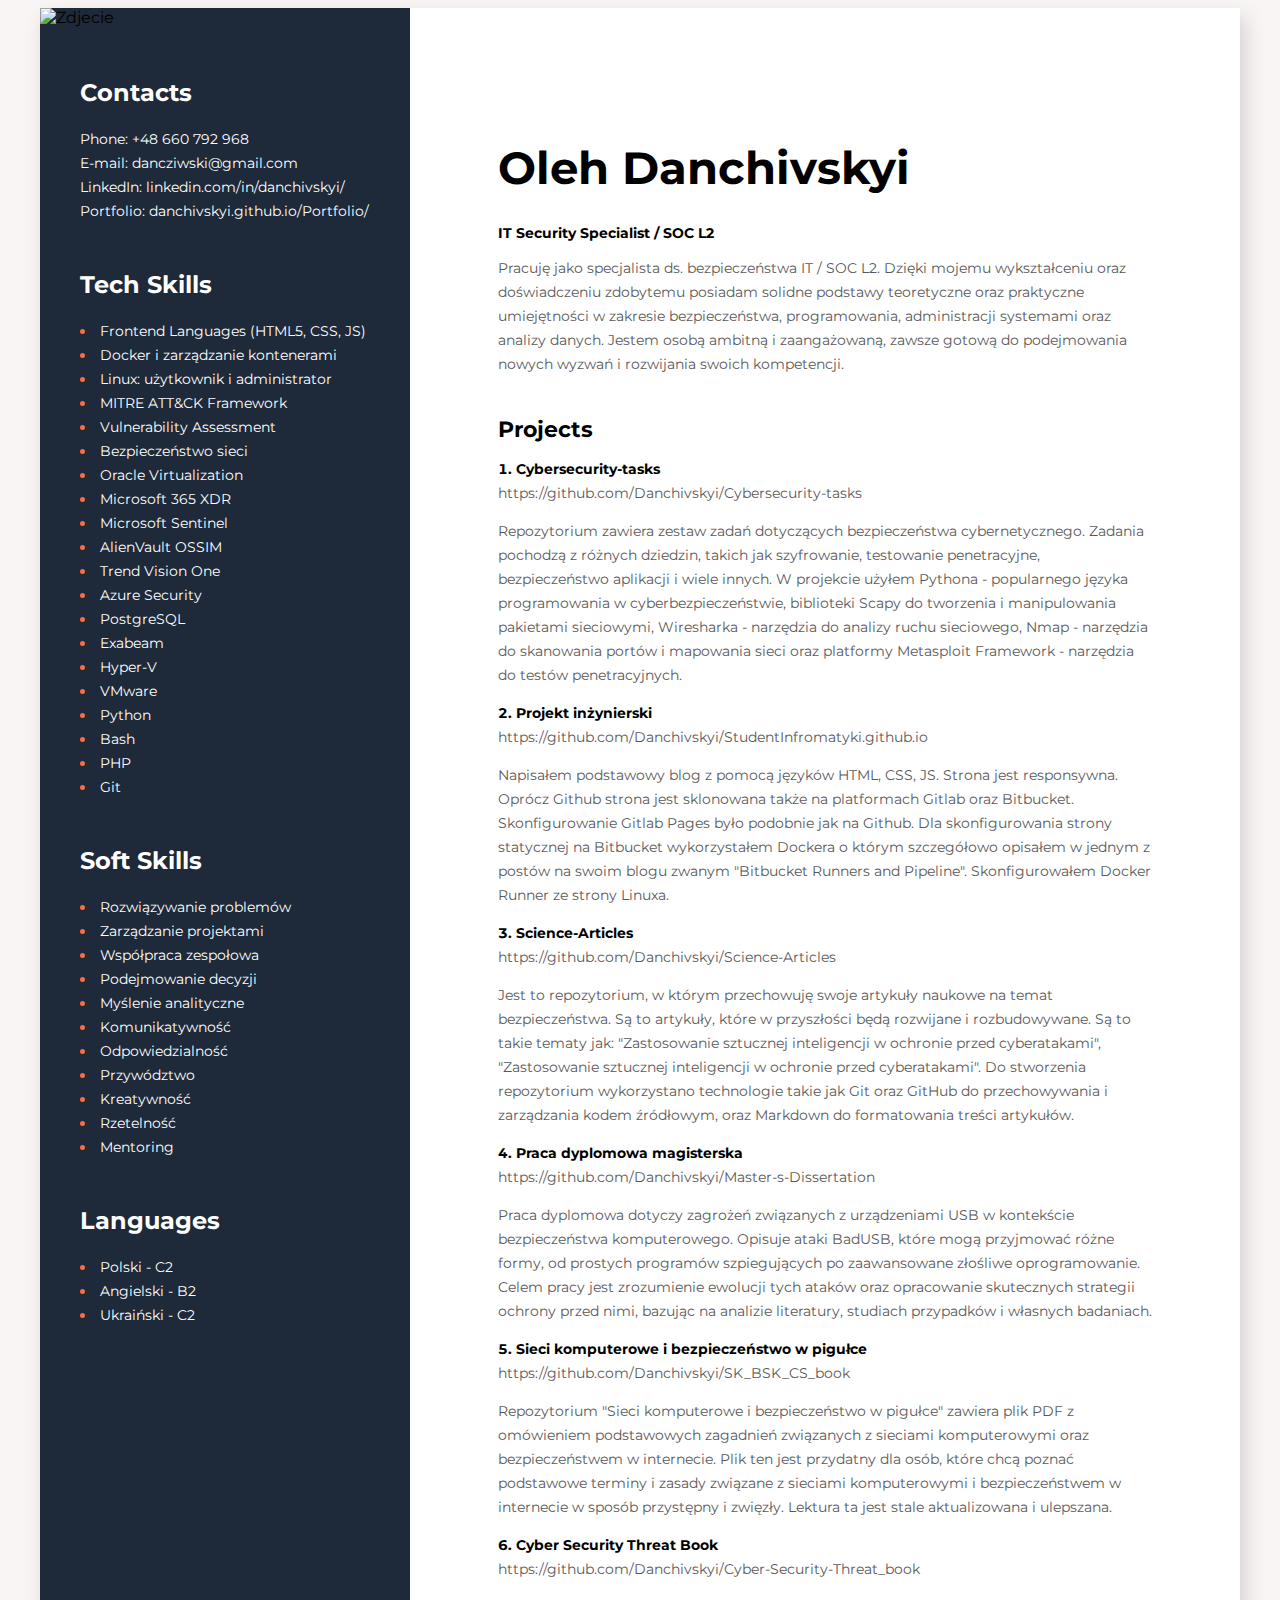
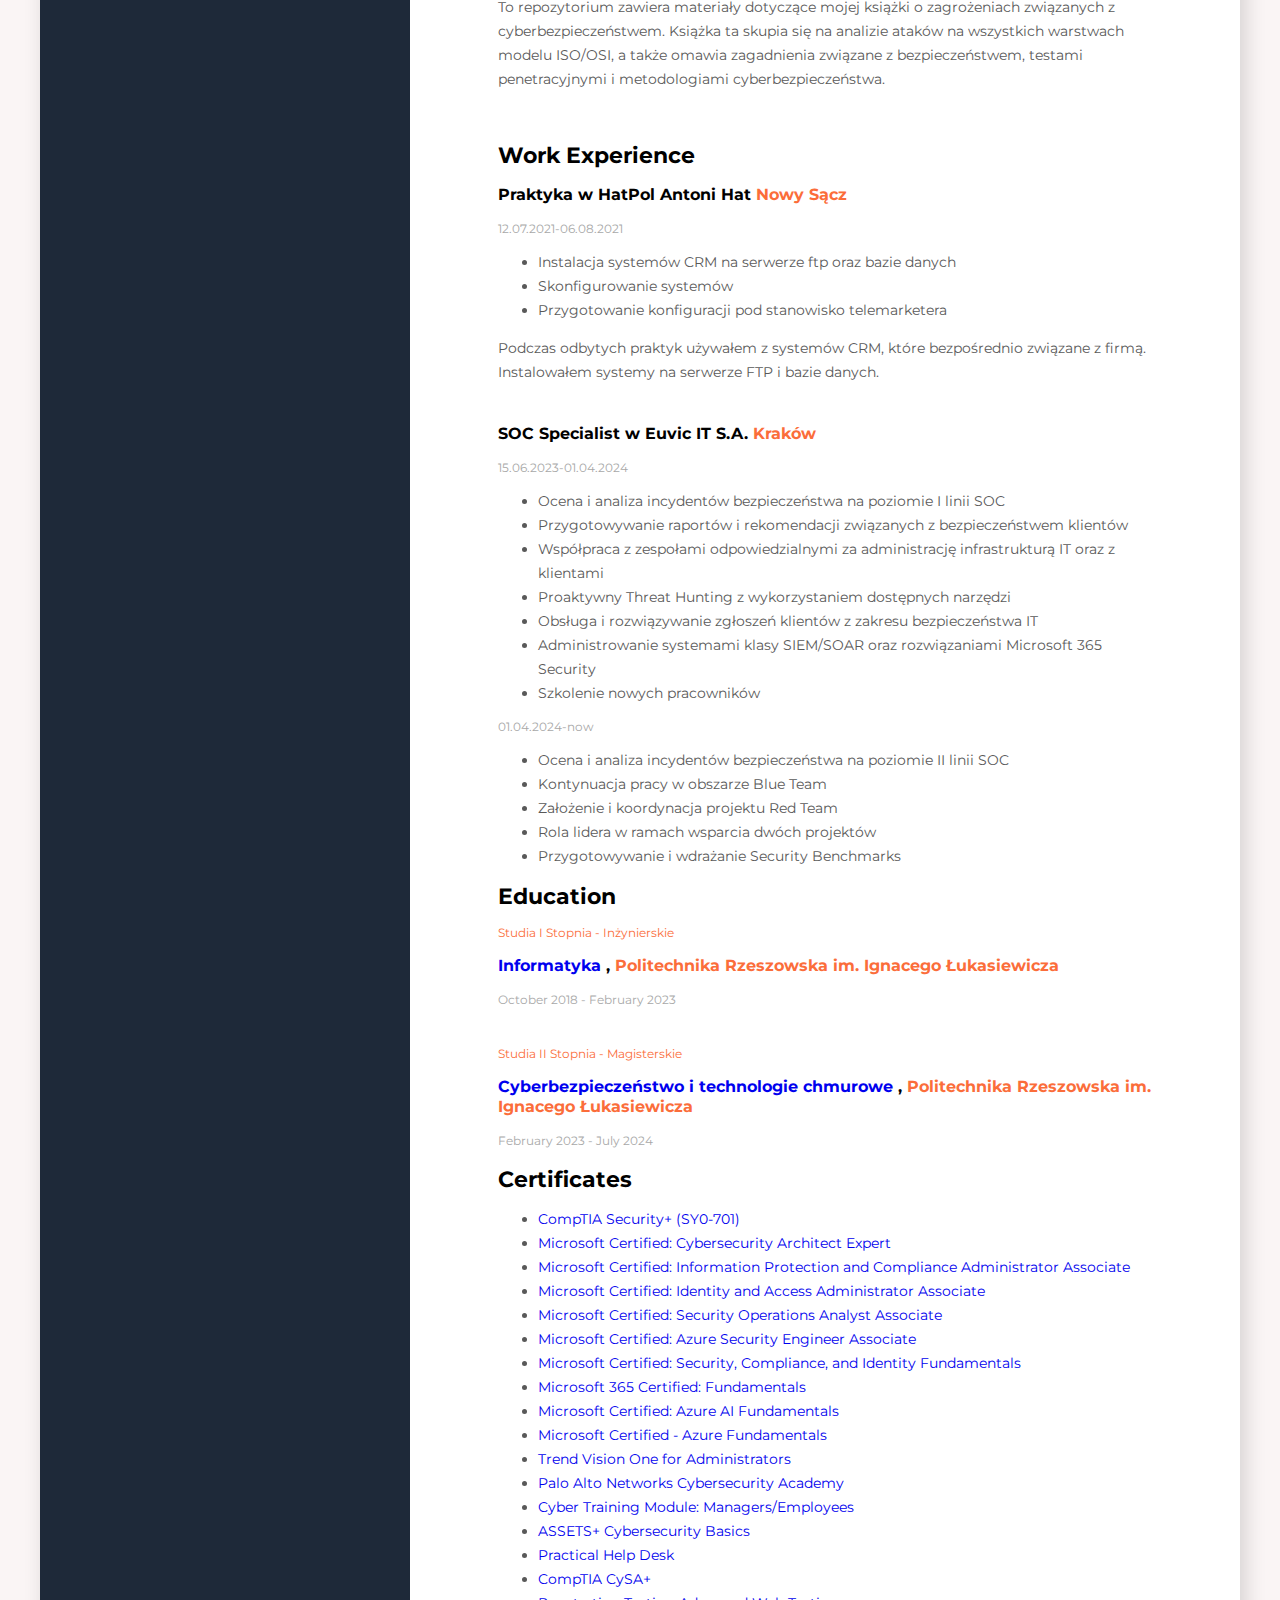
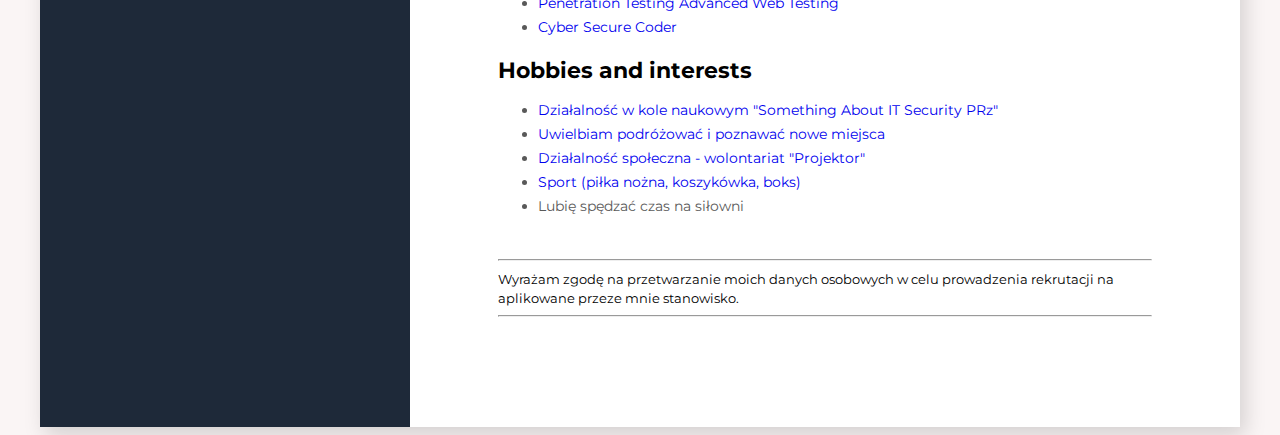
==== index.html @ 7ec6c327 "03.11.2024" ====
<!DOCTYPE html>
<html lang="en">
    <head>
        <meta charset="UTF-8">
        <meta name="viewport" content="width=device-width, initial-scale=1.0">
        <link href="main.css" rel="stylesheet"/>
        <link rel="preconnect" href="https://fonts.googleapis.com">
        <link rel="preconnect" href="https://fonts.gstatic.com" crossorigin>
        <link href="https://fonts.googleapis.com/css2?family=Montserrat&display=swap" rel="stylesheet">

        <link rel="preconnect" href="https://fonts.googleapis.com">
        <link rel="preconnect" href="https://fonts.gstatic.com" crossorigin>
        <link href="https://fonts.googleapis.com/css2?family=Montserrat:ital,wght@0,400;0,700;1,600&display=swap" rel="stylesheet">

        <title>My resume</title>
    </head>
    <body>
        <div class="wrapper">
            <main>
                <div class="main-description">
                    <h1>Oleh Danchivskyi</h1>
                    <h2 class="job-title">IT Security Specialist / SOC L2</h2>
    
                    <p class="descrription">Pracuję jako specjalista ds. bezpieczeństwa IT / SOC L2. 
                        Dzięki mojemu wykształceniu oraz doświadczeniu zdobytemu posiadam 
                        solidne podstawy teoretyczne oraz praktyczne umiejętności w zakresie bezpieczeństwa, programowania, administracji 
                        systemami oraz analizy danych. Jestem osobą ambitną i zaangażowaną, zawsze gotową do podejmowania 
                        nowych wyzwań i rozwijania swoich kompetencji.</p>
                </div>
            
            <div class="projects">
                <h2 class="header-primary">Projects</h2>
    
                <ol class="list-primary">

                    <li>Cybersecurity-tasks
                        <br/>
                        <a class="list-primary-item" href="https://github.com/Danchivskyi/Cybersecurity-tasks" target="_blank"><span class="list-primary-item">https://github.com/Danchivskyi/Cybersecurity-tasks</span></a>
                        <p class="decr">
                            Repozytorium zawiera zestaw zadań dotyczących bezpieczeństwa cybernetycznego. Zadania pochodzą z różnych dziedzin, 
                            takich jak szyfrowanie, testowanie penetracyjne, bezpieczeństwo aplikacji i wiele innych. W projekcie użyłem 
                            Pythona - popularnego języka programowania w cyberbezpieczeństwie, biblioteki Scapy do tworzenia i manipulowania 
                            pakietami sieciowymi, Wiresharka - narzędzia do analizy ruchu sieciowego, Nmap - narzędzia do skanowania portów 
                            i mapowania sieci oraz platformy Metasploit Framework - narzędzia do testów penetracyjnych.
                    </li>


                    <li>Projekt inżynierski
                        <br/>
                        <a class="list-primary-item" href="https://github.com/Danchivskyi/StudentInfromatyki.github.io" target="_blank"><span class="list-primary-item">https://github.com/Danchivskyi/StudentInfromatyki.github.io</span></a>
                        <p class="decr">
                            Napisałem podstawowy blog z pomocą języków HTML, CSS, JS. Strona jest responsywna.
                            Oprócz Github strona jest sklonowana także na platformach Gitlab oraz Bitbucket. Skonfigurowanie Gitlab Pages było
                            podobnie jak na Github. Dla skonfigurowania strony statycznej na Bitbucket wykorzystałem Dockera o którym szczegółowo 
                            opisałem w jednym z postów na swoim blogu zwanym "Bitbucket Runners and Pipeline". Skonfigurowałem Docker Runner ze strony Linuxa.   
                        </p>
                    </li>

                    <li>Science-Articles
                        <br/>
                        <a class="list-primary-item" href="https://github.com/Danchivskyi/Science-Articles" target="_blank"><span class="list-primary-item">https://github.com/Danchivskyi/Science-Articles</span></a>
                        <p class="decr">
                            Jest to repozytorium, w którym przechowuję swoje artykuły naukowe na temat bezpieczeństwa. Są to artykuły, 
                            które w przyszłości będą rozwijane i rozbudowywane. Są to takie tematy jak: "Zastosowanie sztucznej inteligencji w ochronie przed cyberatakami", "Zastosowanie sztucznej inteligencji w ochronie przed cyberatakami". 
                            Do stworzenia repozytorium wykorzystano technologie takie jak Git oraz GitHub do przechowywania i zarządzania kodem 
                            źródłowym, oraz Markdown do formatowania treści artykułów.
                        </p>
                    </li>

                    <li>Praca dyplomowa magisterska
                        <br/>
                        <a class="list-primary-item" href="https://github.com/Danchivskyi/Master-s-Dissertation" target="_blank"><span class="list-primary-item">https://github.com/Danchivskyi/Master-s-Dissertation</span></a>
                        <p class="decr">
                            Praca dyplomowa dotyczy zagrożeń związanych z urządzeniami USB w kontekście bezpieczeństwa komputerowego. Opisuje ataki BadUSB, które mogą przyjmować różne formy, 
                            od prostych programów szpiegujących po zaawansowane złośliwe oprogramowanie. Celem pracy jest zrozumienie ewolucji tych ataków oraz opracowanie skutecznych strategii 
                            ochrony przed nimi, bazując na analizie literatury, studiach przypadków i własnych badaniach.
                        </p>
                    </li>

                    <li>Sieci komputerowe i bezpieczeństwo w pigułce
                        <br/>
                        <a class="list-primary-item" href="https://github.com/Danchivskyi/SK_BSK_CS_book" target="_blank"><span class="list-primary-item">https://github.com/Danchivskyi/SK_BSK_CS_book</span></a>
                        <p class="decr">
                            Repozytorium "Sieci komputerowe i bezpieczeństwo w pigułce" zawiera plik PDF z omówieniem podstawowych 
                            zagadnień związanych z sieciami komputerowymi oraz bezpieczeństwem w internecie. Plik ten jest przydatny dla osób, 
                            które chcą poznać podstawowe terminy i zasady związane z sieciami komputerowymi i bezpieczeństwem w internecie w 
                            sposób przystępny i zwięzły. Lektura ta jest stale aktualizowana i ulepszana.
                        </p>
                    </li>


                    <li>Cyber Security Threat Book
                        <br/>
                        <a class="list-primary-item" href="https://github.com/Danchivskyi/Cyber-Security-Threat_book" target="_blank"><span class="list-primary-item">https://github.com/Danchivskyi/Cyber-Security-Threat_book</span></a>
                        <p class="decr">
                            To repozytorium zawiera materiały dotyczące mojej książki o zagrożeniach związanych z cyberbezpieczeństwem. 
                            Książka ta skupia się na analizie ataków na wszystkich warstwach modelu ISO/OSI, a także omawia zagadnienia 
                            związane z bezpieczeństwem, testami penetracyjnymi i metodologiami cyberbezpieczeństwa.
                        </p>
                    </li>

                </ol>


            </div>
    
            <div>
                <h2 class="header-primary">Work Experience</h2>

                <h3 class="job-name">Praktyka w HatPol Antoni Hat <span class="highlight">Nowy Sącz</span></h3>
                <p class="job-date" >12.07.2021-06.08.2021</p>
    
                <ul class="job-list">
                    <li>
                        Instalacja systemów CRM na serwerze ftp oraz bazie danych
                    </li>
                    <li>Skonfigurowanie systemów</li>
                    <li>Przygotowanie konfiguracji pod stanowisko telemarketera</li>
                </ul>
                <p class="descrription">Podczas odbytych praktyk używałem z systemów CRM, które bezpośrednio związane z firmą.
                    Instalowałem systemy na serwerze FTP i bazie danych. 
                </p>


                <h3 class="job-name">SOC Specialist w Euvic IT S.A. <span class="highlight">Kraków</span></h3>
                <p class="job-date" >15.06.2023-01.04.2024</p>
                <ul class="job-list">
                    <li>Ocena i analiza incydentów bezpieczeństwa na poziomie I linii SOC</li>
                    <li>Przygotowywanie raportów i rekomendacji związanych z bezpieczeństwem klientów</li>
                    <li>Współpraca z zespołami odpowiedzialnymi za administrację infrastrukturą IT oraz z klientami</li>
                    <li>Proaktywny Threat Hunting z wykorzystaniem dostępnych narzędzi</li>
                    <li>Obsługa i rozwiązywanie zgłoszeń klientów z zakresu bezpieczeństwa IT</li>
                    <li>Administrowanie systemami klasy SIEM/SOAR oraz rozwiązaniami Microsoft 365 Security</li>
                    <li>Szkolenie nowych pracowników</li>
                </ul>

                <p class="job-date" >01.04.2024-now</p>
                <ul class="job-list">
                    <li>Ocena i analiza incydentów bezpieczeństwa na poziomie II linii SOC</li>
                    <li>Kontynuacja pracy w obszarze Blue Team</li>
                    <li>Założenie i koordynacja projektu Red Team</li>
                    <li>Rola lidera w ramach wsparcia dwóch projektów</li>
                    <li>Przygotowywanie i wdrażanie Security Benchmarks</li>
                </ul>
            </div>

    
    
            <div>
                <h1 class="education">Education</h1>

                <h1 class="job-date"><span class="highlight">Studia I Stopnia - Inżynierskie</span> </h1>
    
                <h3 class="job-name"><a href="pdf/Dyplom_polish.pdf" target="_blank">Informatyka </a> , <span class="highlight">Politechnika Rzeszowska im. Ignacego Łukasiewicza</span></h3>
    
                <p class="date-education">October 2018 - February 2023</p>
                
            </br>
                <!-------------------------------------------------------------------------------------->
                <h1 class="job-date"><span class="highlight">Studia II Stopnia - Magisterskie</span> </h1>
    
                <h3 class="job-name"><a href="pdf/Dyplom_magisterka_polish.pdf" target="_blank">Cyberbezpieczeństwo i technologie chmurowe </a> , <span class="highlight">Politechnika Rzeszowska im. Ignacego Łukasiewicza</span></h3>
    
                <p class="date-education">February 2023 - July 2024</p>
            </div>

            <div>
                <h2 class="certificates">Certificates</h2>

                <ul class="certificates-list"> 
                    <li><a href="pdf/CompTIA Security+ (SY0-701).pdf" target="_blank">CompTIA Security+ (SY0-701)</a></li>
                    <li><a href="pdf/Microsoft Certified-SC-100.pdf" target="_blank">Microsoft Certified: Cybersecurity Architect Expert</a></li>
                    <li><a href="pdf/Microsoft Certified - SC-400.pdf" target="_blank">Microsoft Certified: Information Protection and Compliance Administrator Associate</a></li>
                    <li><a href="pdf/Microsoft Certified - SC-300.pdf" target="_blank">Microsoft Certified: Identity and Access Administrator Associate</a></li>
                    <li><a href="pdf/Certyfikat SC-200.pdf" target="_blank">Microsoft Certified: Security Operations Analyst Associate</a></li>
                    <li><a href="pdf/Certyfikat AZ-500.pdf" target="_blank">Microsoft Certified: Azure Security Engineer Associate</a></li>
                    <li><a href="pdf/Microsoft Certified - SC-900.pdf" target="_blank">Microsoft Certified: Security, Compliance, and Identity Fundamentals</a></li>
                    <li><a href="pdf/Certyfikat MS-900.pdf" target="_blank">Microsoft 365 Certified: Fundamentals<a></li>
                    <li><a href="pdf/Cerificate AI-900.pdf" target="_blank">Microsoft Certified: Azure AI Fundamentals</a></li>
                    <li><a href="pdf/Microsoft Certified - Azure Fundamentals.pdf" target="_blank">Microsoft Certified - Azure Fundamentals</a></li>
                    <li><a href="pdf/Vision One for Administrators.pdf" target="_blank">Trend Vision One for Administrators<a></li>
                    <li><a href="pdf/Palo Alto Network Academy.pdf" target="_blank">Palo Alto Networks Cybersecurity Academy</a></li>
                    <li><a href="pdf/Certyfikat_IAT.pdf" target="_blank">Cyber Training Module: Managers/Employees</a></li>                     
                    <li><a href="pdf/ASSETS+ certificate achivement_5_signed.pdf" target="_blank">ASSETS+ Cybersecurity Basics</a></li>
                    <li><a href="pdf/Practical Help Desk.png" target="_blank">Practical Help Desk</a></li>
                    <li><a href="pdf/CompTIA CySA+.pdf" target="_blank">CompTIA CySA+</a></li>
                    <li><a href="pdf/Penetration Testing Advanced Web Testing.pdf" target="_blank">Penetration Testing Advanced Web Testing</a></li>
                    <li><a href="pdf/Cyber Secure Coder.pdf" target="_blank">Cyber Secure Coder </a></li>                </ul>
            </div>

            <div>
                <h2 class="hobbies-and-interests">Hobbies and interests</h2>

                <ul class="hobbies-and-interests-list">
                    <li><a href="Pages/Kolo/index.html" target="_blank">Działalność w kole naukowym "Something About IT Security PRz"</a></li>
                    <li><a href="Pages/Podrozy/index.html" target="_blank">Uwielbiam podróżować i poznawać nowe miejsca</a></li>
                    <li><a href="Pages/Projektor/index.html" target="_blank">Działalność społeczna - wolontariat "Projektor"</a></li>
                    <li><a href="Pages/Sport/index.html" target="_blank">Sport (piłka nożna, koszykówka, boks)</a></li>
                    <li>Lubię spędzać czas na siłowni</li>
                </ul>
            </div>
    <br/>
            <footer>
                <hr/>
                <small>Wyrażam zgodę na przetwarzanie moich danych osobowych w celu prowadzenia rekrutacji na aplikowane przeze mnie stanowisko.</small>
                <hr/>
            </footer>

            </main>

        <aside>
            <img class="cv-photo" src="images/Edytowane.jpg" width="370" alt="Zdjecie"/>

            <div class="contact-block">
                <h2 class="header-secondary">Contacts</h2>

                <p class="contact-links"> 
                    <span class="bold">Phone: <a class="contact-links">+48 660 792 968</a><br/> 
                    <span class="bold">E-mail: </span><a class="contact-links">dancziwski@gmail.com</a><br/> 
                    <span class="bold">LinkedIn: </span><a class="contact-links" href="https://www.linkedin.com/in/danchivskyi/" target="_blank">linkedin.com/in/danchivskyi/</a>
                    <span class="bold">Portfolio: </span><a class="contact-links" href="https://danchivskyi.github.io/Portfolio/" target="_blank">danchivskyi.github.io/Portfolio/</a>
                </p>
            </div>

            <div class="techs-skills-block">
                <h2 class="header-secondary">Tech Skills</h2>
                <ul class="list-secondary">
                    <li><span class="list-secondary-item">Frontend Languages (HTML5, CSS, JS)</span></li>
                    <li><span class="list-secondary-item">Docker i zarządzanie kontenerami</span></li>
                    <li><span class="list-secondary-item">Linux: użytkownik i administrator</span></li>
                    <li><span class="list-secondary-item">MITRE ATT&CK Framework</span></li>
                    <li><span class="list-secondary-item">Vulnerability Assessment</span></li>
                    <li><span class="list-secondary-item">Bezpieczeństwo sieci</span></li>
                    <li><span class="list-secondary-item">Oracle Virtualization</span></li>
                    <li><span class="list-secondary-item">Microsoft 365 XDR</span></li>
                    <li><span class="list-secondary-item">Microsoft Sentinel</span></li>
                    <li><span class="list-secondary-item">AlienVault OSSIM</span></li>
                    <li><span class="list-secondary-item">Trend Vision One</span></li>
                    <li><span class="list-secondary-item">Azure Security</span></li>
                    <li><span class="list-secondary-item">PostgreSQL</span></li>
                    <li><span class="list-secondary-item">Exabeam</span></li>
                    <li><span class="list-secondary-item">Hyper-V</span></li>
                    <li><span class="list-secondary-item">VMware</span></li>
                    <li><span class="list-secondary-item">Python</span></li>
                    <li><span class="list-secondary-item">Bash</span></li>
                    <li><span class="list-secondary-item">PHP</span></li>
                    <li><span class="list-secondary-item">Git</span></li>       
                </ul>
            </div>


            <div class="soft-skills-block">
                <h2 class="header-secondary">Soft Skills</h2>
                <ul class="list-secondary">
                    <li><span class="list-secondary-item">Rozwiązywanie problemów</span></li>
                    <li><span class="list-secondary-item">Zarządzanie projektami</span></li>
                    <li><span class="list-secondary-item">Współpraca zespołowa</span></li>
                    <li><span class="list-secondary-item">Podejmowanie decyzji</span></li>
                    <li><span class="list-secondary-item">Myślenie analityczne</span></li>
                    <li><span class="list-secondary-item">Komunikatywność</span></li>
                    <li><span class="list-secondary-item">Odpowiedzialność</span></li>
                    <li><span class="list-secondary-item">Przywództwo</span></li>
                    <li><span class="list-secondary-item">Kreatywność</span></li>
                    <li><span class="list-secondary-item">Rzetelność</span></li>
                    <li><span class="list-secondary-item">Mentoring</span></li>
                </ul>
            </div>


            <div class="languages">
                <h2 class="header-secondary">Languages</h2>
                <ul class="list-secondary">
                    <li><span class="list-secondary-item">Polski - C2</span></li>
                    <li><span class="list-secondary-item">Angielski - B2</span></li>
                    <li><span class="list-secondary-item">Ukraiński - C2</span></li>
                </ul>
            </div>

        </aside>
    

    </div>
    </body>
</html>
---- main.css ----
body{
    font-family:"Montserrat",sans-serif;
    background:#faf5f5;
}

.wrapper{
    display:flex;
    flex-direction:row-reverse;
    justify-content: center;
    width: 1200px;
    margin-left: auto;
    margin-right: auto;
    background: #fff;
    box-shadow: 5px 9px 20px rgb(0 0 0 / 15%);
}

aside{
    width:370px; 
    background: #1e2939;
}

.cv-photo{
    margin-top:25px;
}

.cv-photo {
    transition-duration: 3s;
    margin: 0 auto;
    display: block;
}
.cv-photo:hover {
    transform: scale(1.1);
    -webkit-transform: scale(1.1);
    -moz-transform: scale(1.1);
    z-index: 0;
}

.header-secondary{
    color: #ffffff;
}

.contact-links{
    color:#ffffff;
    font-size: 14px;
    line-height: 24px;
    
}

a {
    text-decoration: none;
 }

.bold{
    font-weight: 400;
}

.list-secondary{
    color:#fb6d3a;
    font-size: 14px;
    line-height: 24px;
    margin-left: 0;
    padding-left: 0;
    list-style-position: inside;
}

.list-secondary-item{
    color:#ffffff;
}

.contact-block{
    margin-top: 51px;
    margin-left: 40px;
}

.techs-skills-block{
    margin-top: 47px;
    margin-left: 40px;
}

.soft-skills-block{
    margin-top: 47px;
    margin-left: 40px;
}

main{
    padding: 102px 88px 102px 88px;

}

.job-title{
    font-weight: 700;
    font-size: 14px;
    line-height: 17px;
}

h1{
    font-weight: 700;
    font-size: 45px;
    line-height: 55px; 
}

.descrription{
    font-weight: 400;
    font-size: 14px;
    line-height: 24px; 
    color:#595959;
    margin-bottom: 40px;
}

.decr{
    font-weight: 400;
    font-size: 14px;
    line-height: 24px; 
    color:#595959;
}

.projects{
    /*width: 485px;   */   
    margin-bottom: 51px;
}

.list-primary{
    font-weight: 700;
    font-size: 14px;
    line-height: 24px; 
    color:#000000;
    padding-left: 0;
    list-style-position: inside ;
}

.list-primary-item{
    font-weight: 400;
    font-size: 14px;
    line-height: 24px; 
    color: #595959;
    text-decoration: none;   
}

.header-primary{
    font-weight: 700;
    font-size: 22px;
    line-height: 27px; 
    margin-bottom: 12px;
}

.job-name{
    font-weight: 700;
    font-size: 16px;
    line-height: 20px; 
}

.highlight{
    color:#fb6d3a;
}

.job-date{
    font-weight: 400;
    font-size: 12px;
    line-height: 15px; 
    color:#A8A8A8;
}

.job-list{
    font-family: 'Montserrat';
    font-style: normal;
    font-weight: 400;
    font-size: 14px;
    line-height: 24px;
    color: #595959;
}

.education{
    font-family: 'Montserrat';
    font-style: normal;
    font-weight: 700;
    font-size: 22px;
    line-height: 27px;  
    color: #000000;
}

.education-name{
    font-weight: 700;
    font-size: 16px;
    line-height: 20px;
    color: #FB6D3A;
}

.date-education{
    font-family: 'Montserrat';
    font-style: normal;
    font-weight: 400;
    font-size: 12px;
    line-height: 15px;
    color: #A8A8A8;
}


.certificates{
    font-weight: 700;
    font-size: 22px;
    line-height: 27px; 
    margin-bottom: 12px;
}

.certificates-list{
    font-family: 'Montserrat';
    font-style: normal;
    font-weight: 400;
    font-size: 14px;
    line-height: 24px;
    color: #595959;
}

.hobbies-and-interests{
    font-weight: 700;
    font-size: 22px;
    line-height: 27px; 
    margin-bottom: 12px;
}

.hobbies-and-interests-list{
    font-family: 'Montserrat';
    font-style: normal;
    font-weight: 400;
    font-size: 14px;
    line-height: 24px;
    color: #595959;
}

.languages{
    margin-top: 47px;
    margin-left: 40px;
}
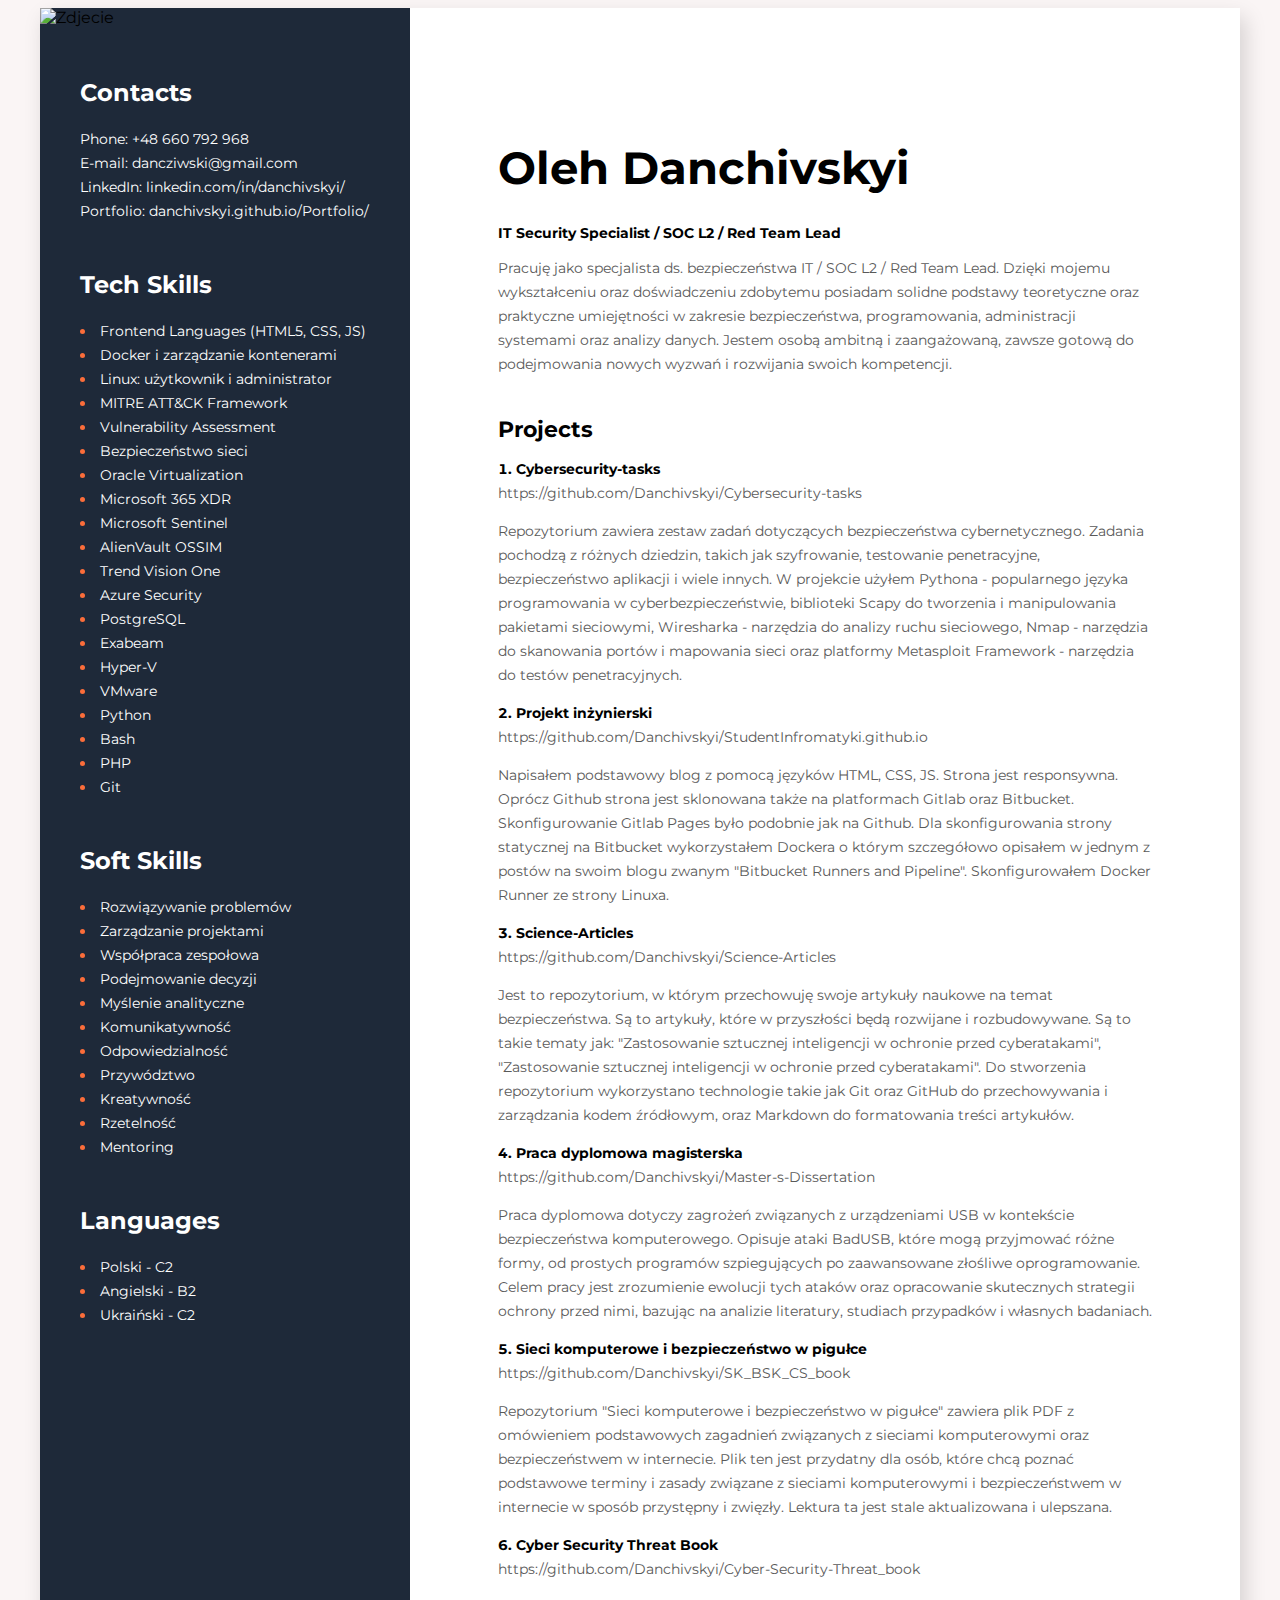
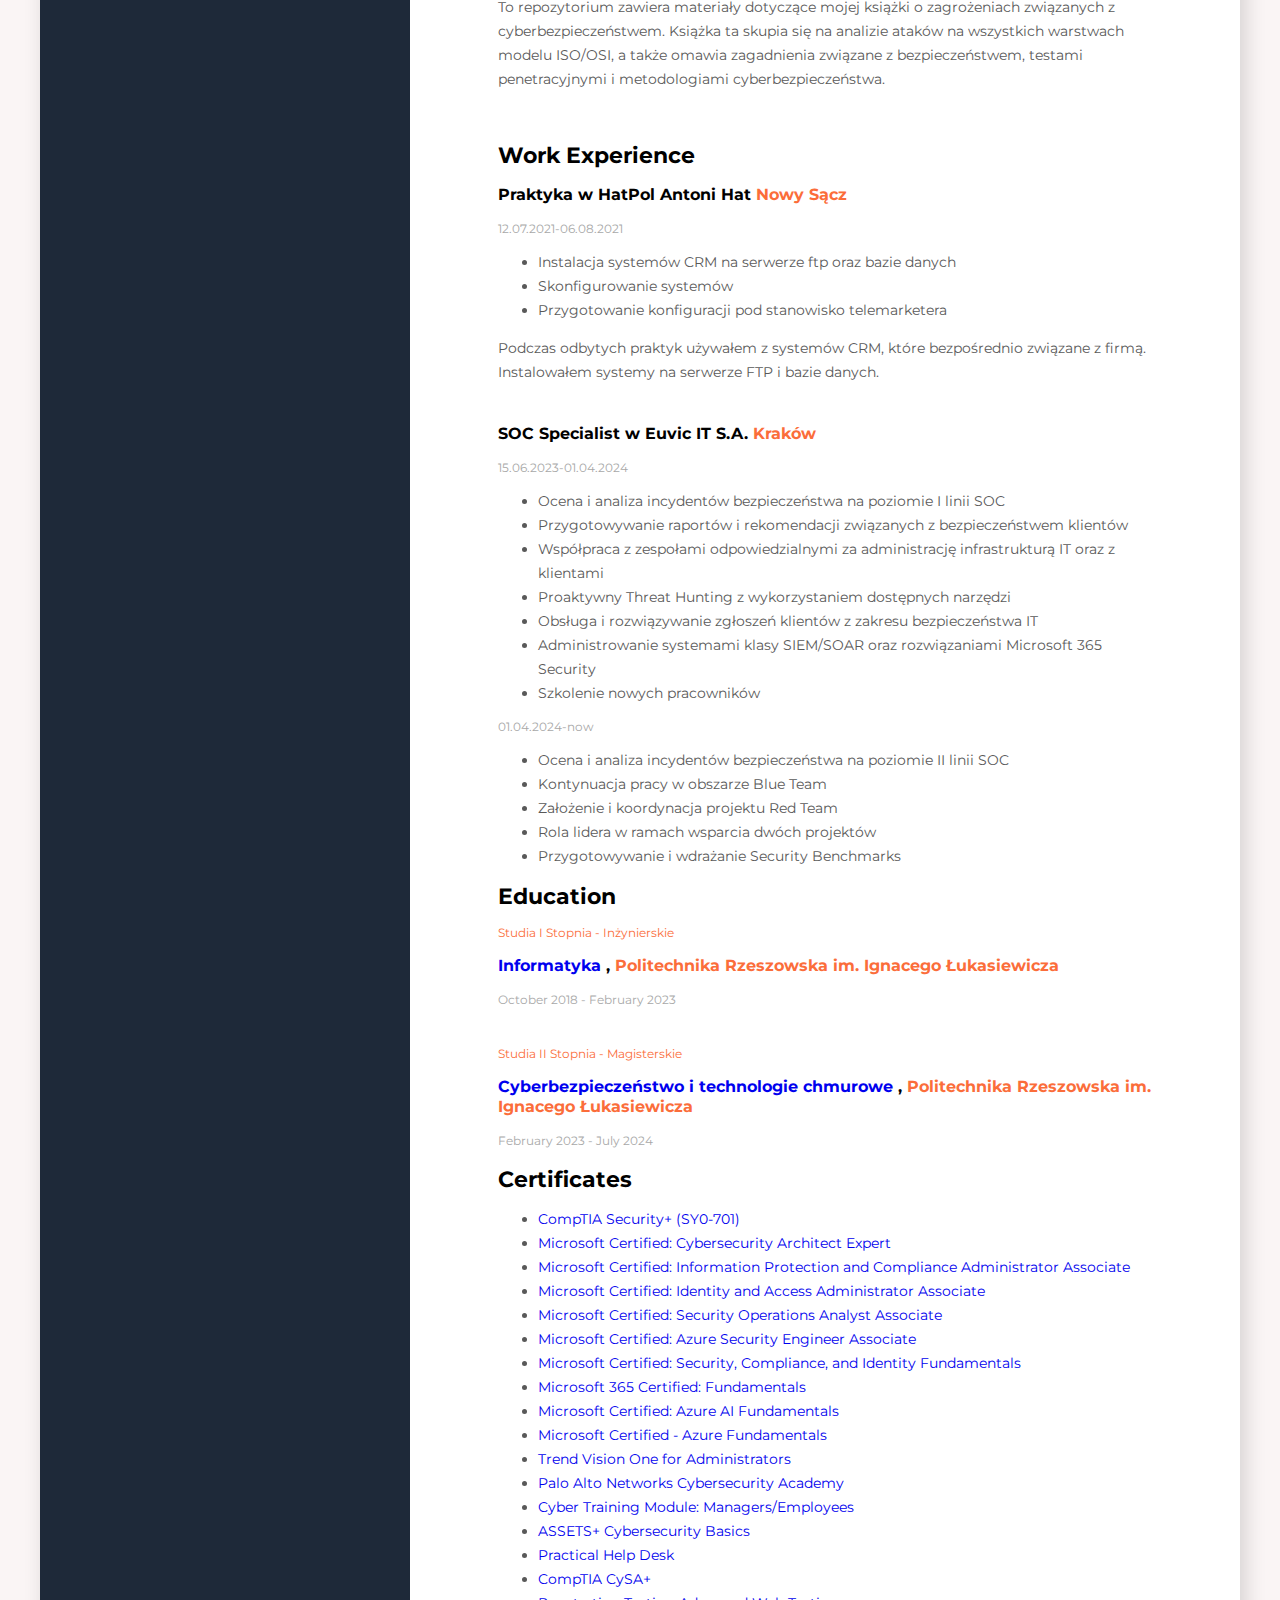
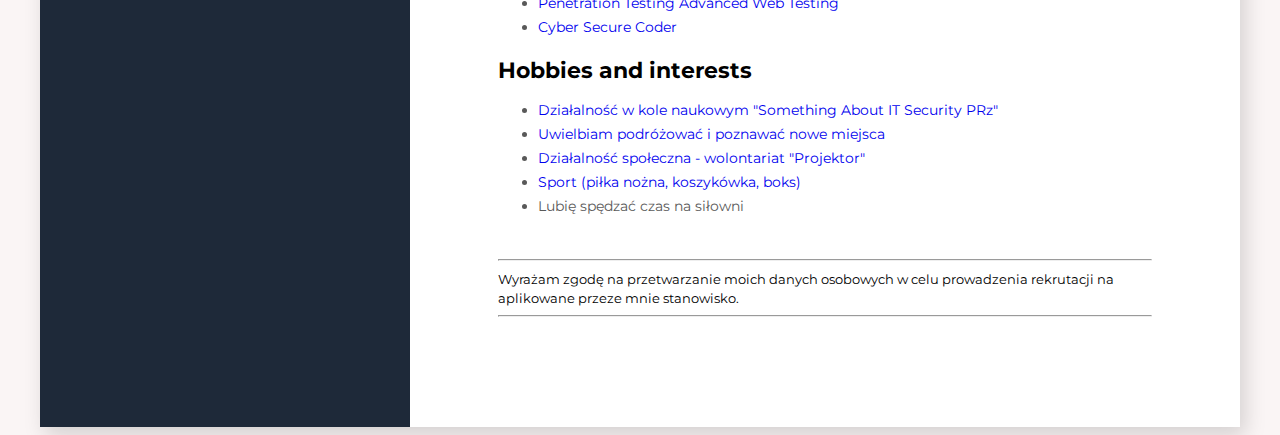
==== commit 5325d12b: "01.12.2024" ====
--- a/index.html
+++ b/index.html
@@ -19,9 +19,9 @@
             <main>
                 <div class="main-description">
                     <h1>Oleh Danchivskyi</h1>
-                    <h2 class="job-title">IT Security Specialist / SOC L2</h2>
-    
-                    <p class="descrription">Pracuję jako specjalista ds. bezpieczeństwa IT / SOC L2. 
+                    <h2 class="job-title">IT Security Specialist / SOC L2 / Red Team Lead</h2>
+    
+                    <p class="descrription">Pracuję jako specjalista ds. bezpieczeństwa IT / SOC L2 / Red Team Lead. 
                         Dzięki mojemu wykształceniu oraz doświadczeniu zdobytemu posiadam 
                         solidne podstawy teoretyczne oraz praktyczne umiejętności w zakresie bezpieczeństwa, programowania, administracji 
                         systemami oraz analizy danych. Jestem osobą ambitną i zaangażowaną, zawsze gotową do podejmowania 
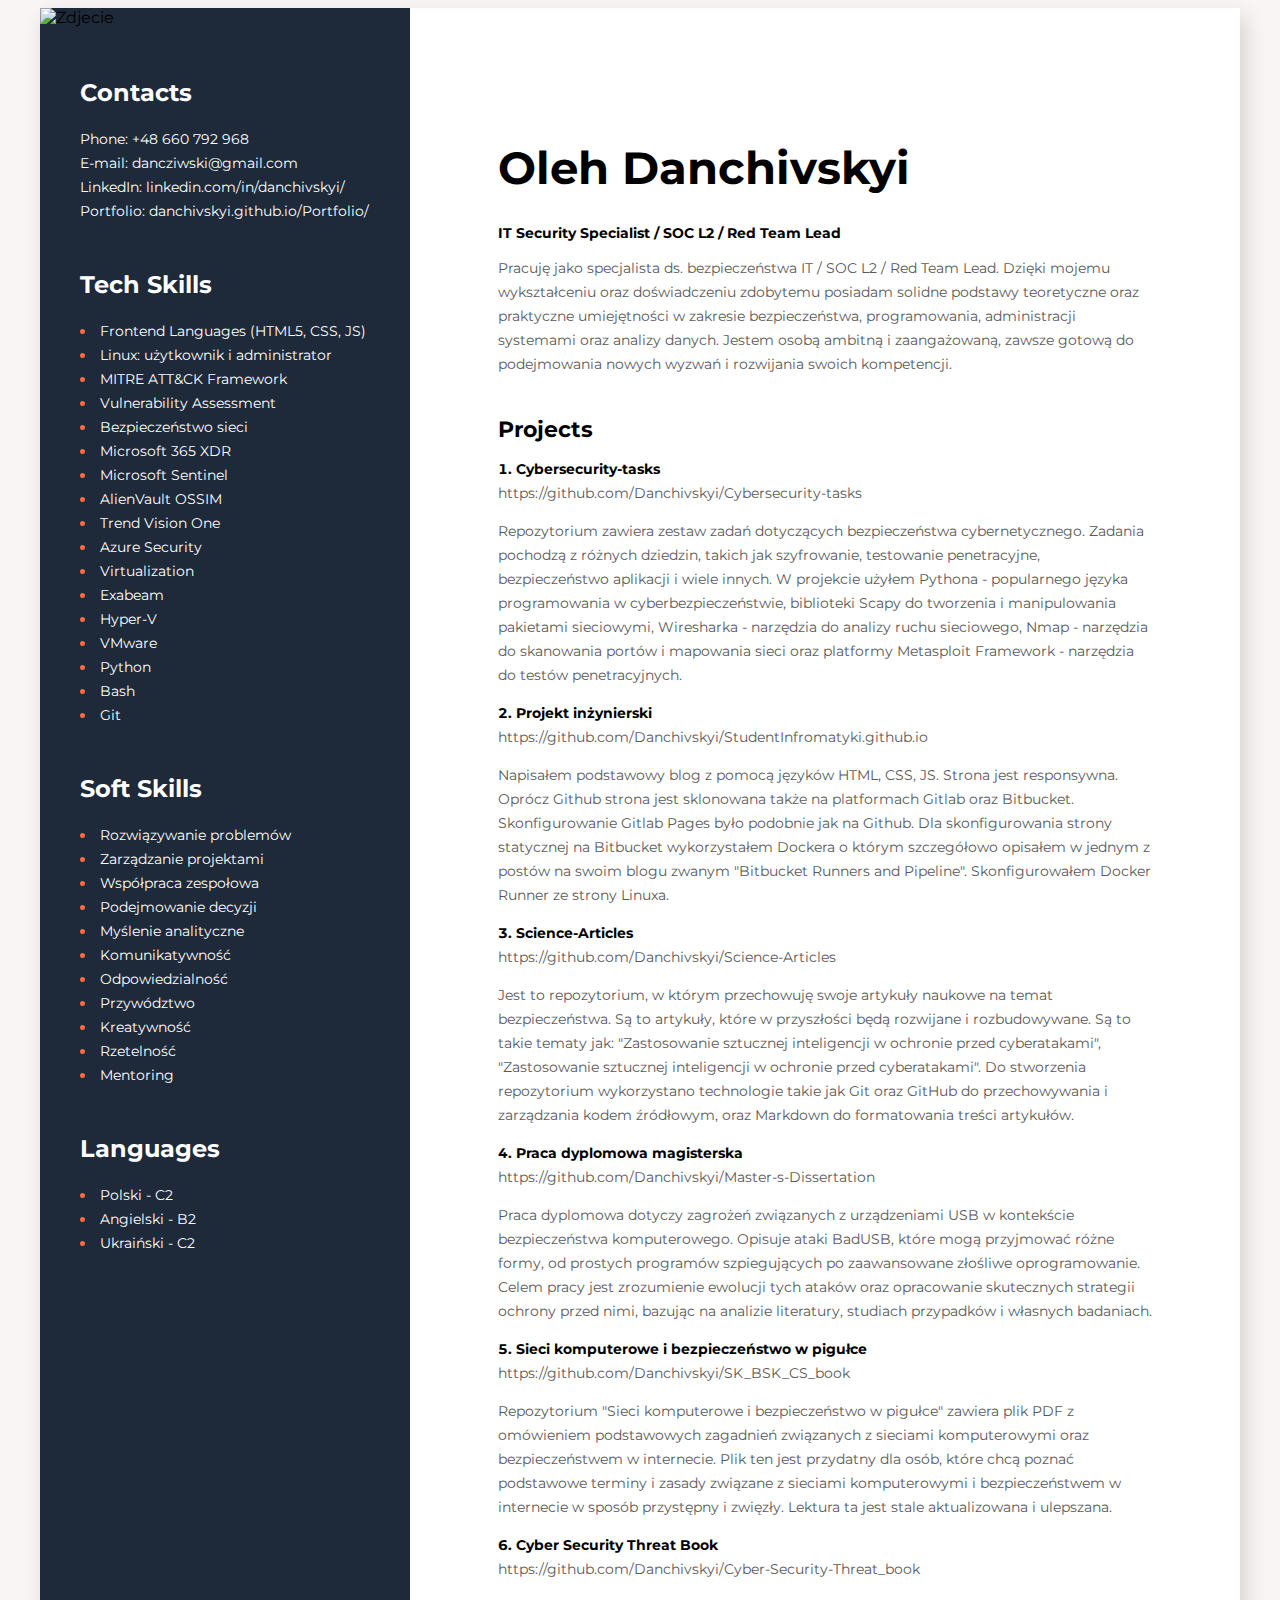
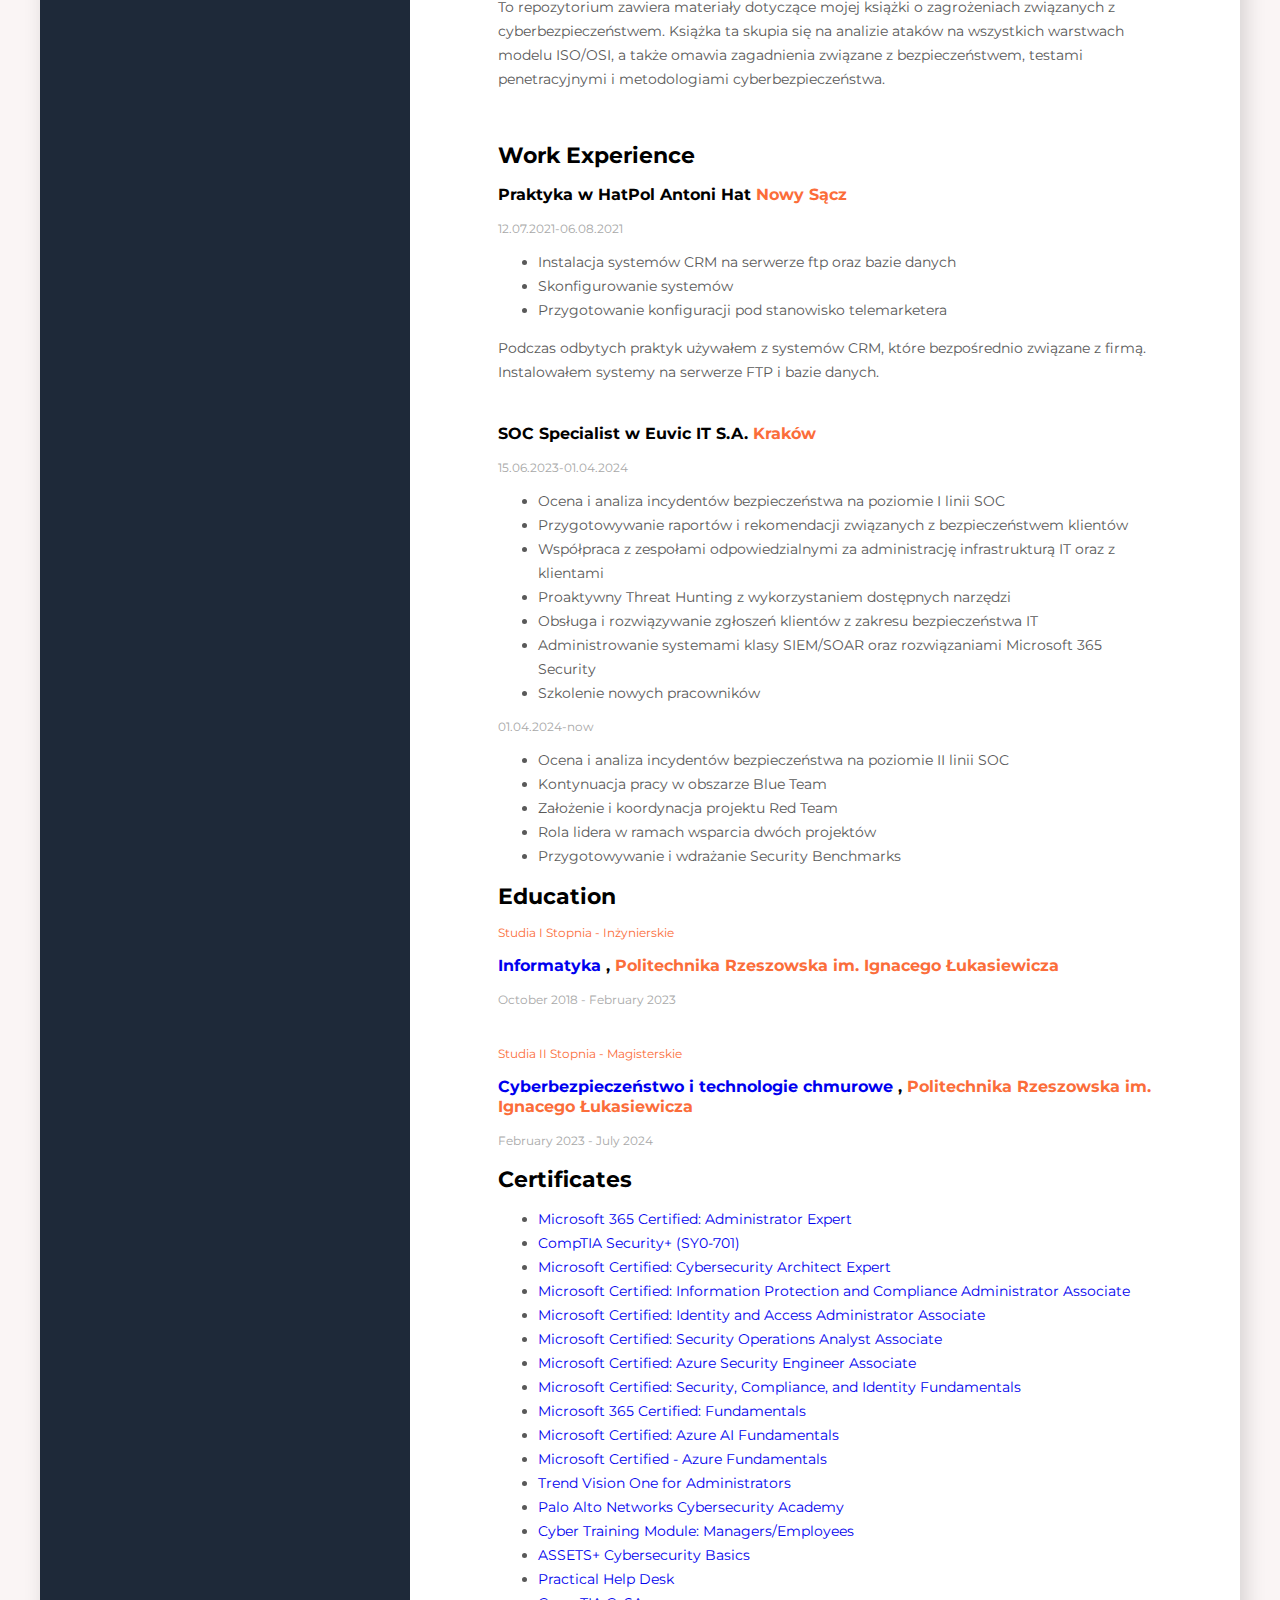
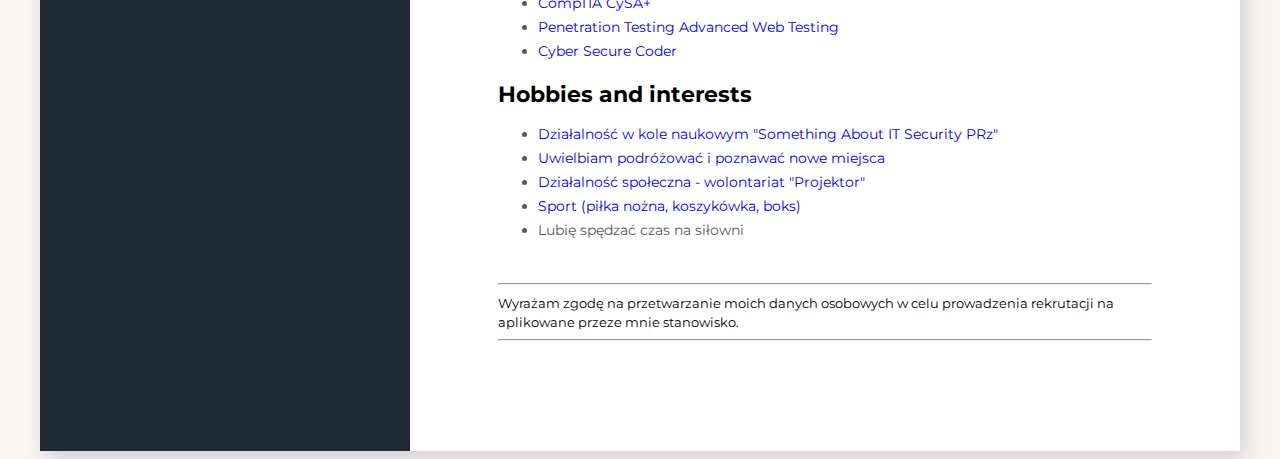
==== commit 9cf45102: "27.12.2024" ====
--- a/index.html
+++ b/index.html
@@ -168,6 +168,7 @@
                 <h2 class="certificates">Certificates</h2>
 
                 <ul class="certificates-list"> 
+                    <li><a href="pdf/Microsoft 365 Certified Administrator Expert.pdf" target="_blank">Microsoft 365 Certified: Administrator Expert</a></li>
                     <li><a href="pdf/CompTIA Security+ (SY0-701).pdf" target="_blank">CompTIA Security+ (SY0-701)</a></li>
                     <li><a href="pdf/Microsoft Certified-SC-100.pdf" target="_blank">Microsoft Certified: Cybersecurity Architect Expert</a></li>
                     <li><a href="pdf/Microsoft Certified - SC-400.pdf" target="_blank">Microsoft Certified: Information Protection and Compliance Administrator Associate</a></li>
@@ -185,7 +186,8 @@
                     <li><a href="pdf/Practical Help Desk.png" target="_blank">Practical Help Desk</a></li>
                     <li><a href="pdf/CompTIA CySA+.pdf" target="_blank">CompTIA CySA+</a></li>
                     <li><a href="pdf/Penetration Testing Advanced Web Testing.pdf" target="_blank">Penetration Testing Advanced Web Testing</a></li>
-                    <li><a href="pdf/Cyber Secure Coder.pdf" target="_blank">Cyber Secure Coder </a></li>                </ul>
+                    <li><a href="pdf/Cyber Secure Coder.pdf" target="_blank">Cyber Secure Coder </a></li>                
+                </ul>
             </div>
 
             <div>
@@ -226,24 +228,21 @@
                 <h2 class="header-secondary">Tech Skills</h2>
                 <ul class="list-secondary">
                     <li><span class="list-secondary-item">Frontend Languages (HTML5, CSS, JS)</span></li>
-                    <li><span class="list-secondary-item">Docker i zarządzanie kontenerami</span></li>
                     <li><span class="list-secondary-item">Linux: użytkownik i administrator</span></li>
                     <li><span class="list-secondary-item">MITRE ATT&CK Framework</span></li>
                     <li><span class="list-secondary-item">Vulnerability Assessment</span></li>
                     <li><span class="list-secondary-item">Bezpieczeństwo sieci</span></li>
-                    <li><span class="list-secondary-item">Oracle Virtualization</span></li>
                     <li><span class="list-secondary-item">Microsoft 365 XDR</span></li>
                     <li><span class="list-secondary-item">Microsoft Sentinel</span></li>
                     <li><span class="list-secondary-item">AlienVault OSSIM</span></li>
                     <li><span class="list-secondary-item">Trend Vision One</span></li>
                     <li><span class="list-secondary-item">Azure Security</span></li>
-                    <li><span class="list-secondary-item">PostgreSQL</span></li>
+                    <li><span class="list-secondary-item">Virtualization</span></li>
                     <li><span class="list-secondary-item">Exabeam</span></li>
                     <li><span class="list-secondary-item">Hyper-V</span></li>
                     <li><span class="list-secondary-item">VMware</span></li>
                     <li><span class="list-secondary-item">Python</span></li>
                     <li><span class="list-secondary-item">Bash</span></li>
-                    <li><span class="list-secondary-item">PHP</span></li>
                     <li><span class="list-secondary-item">Git</span></li>       
                 </ul>
             </div>
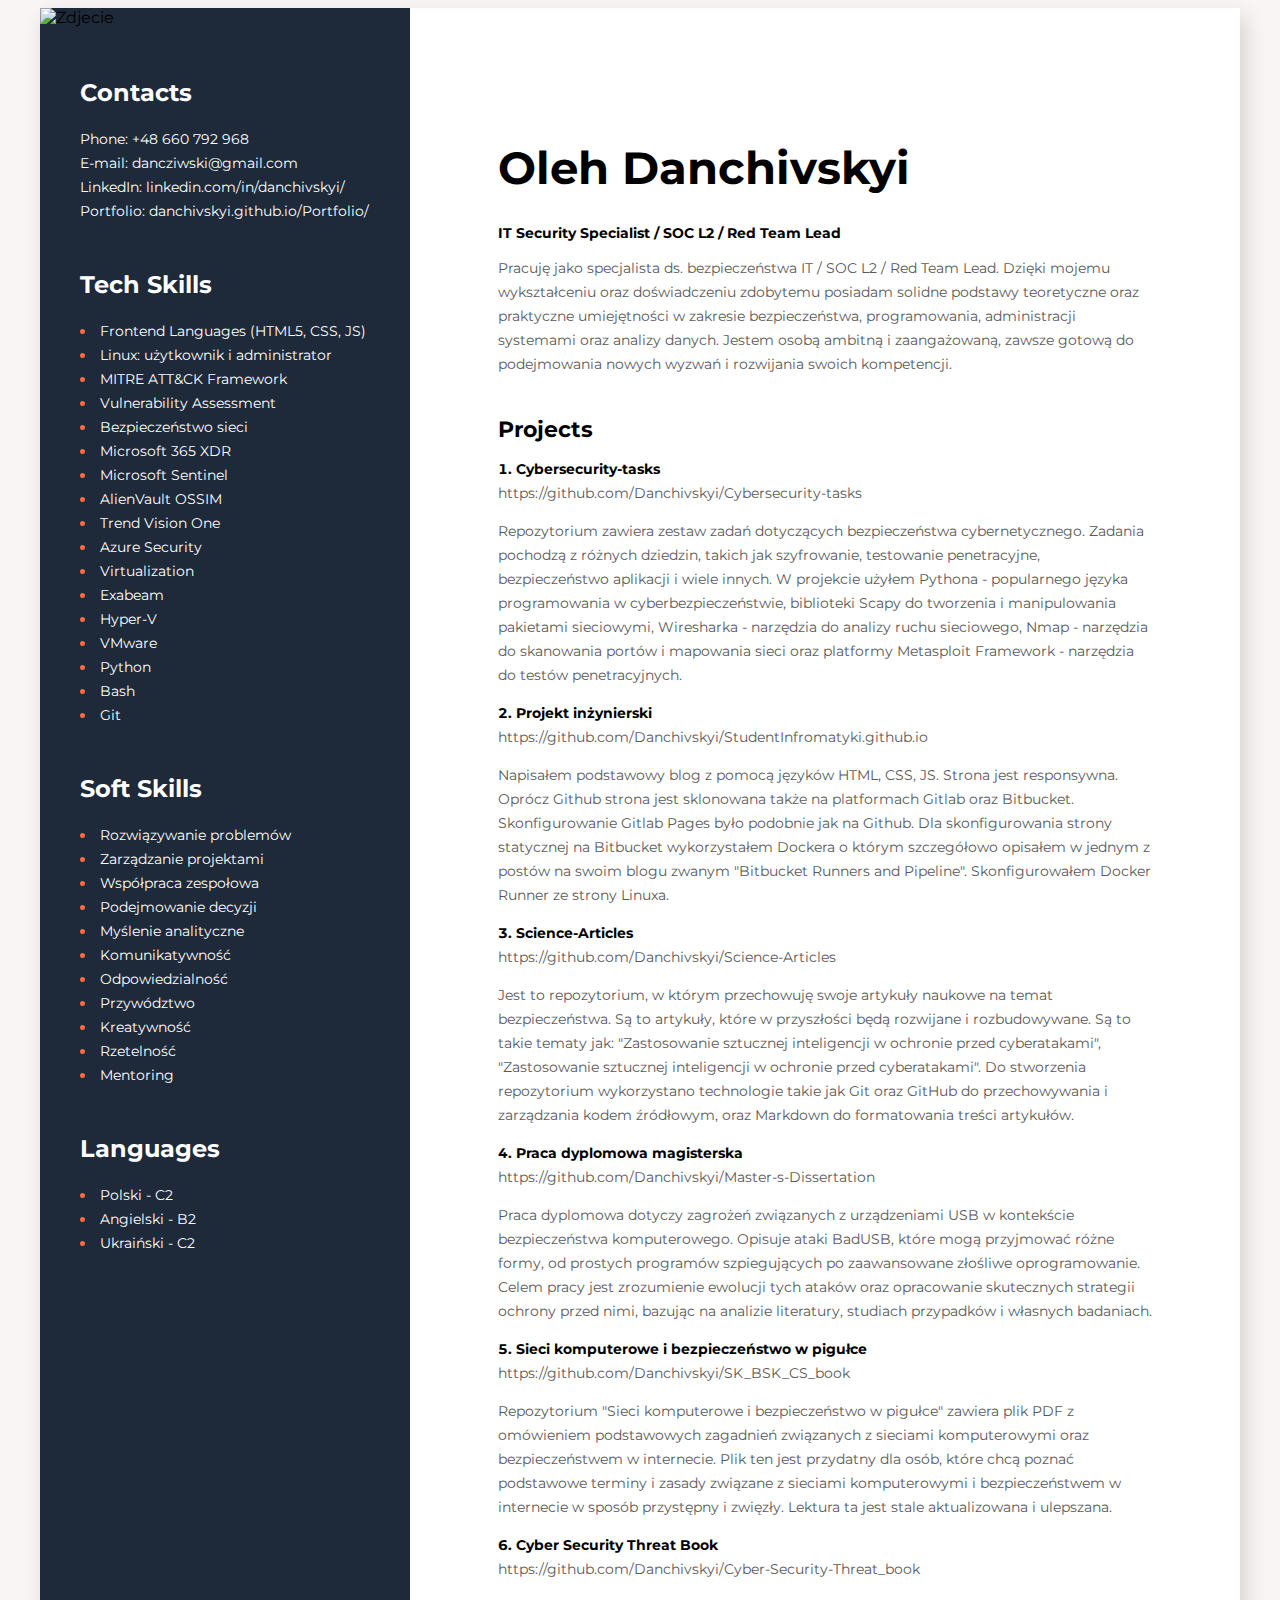
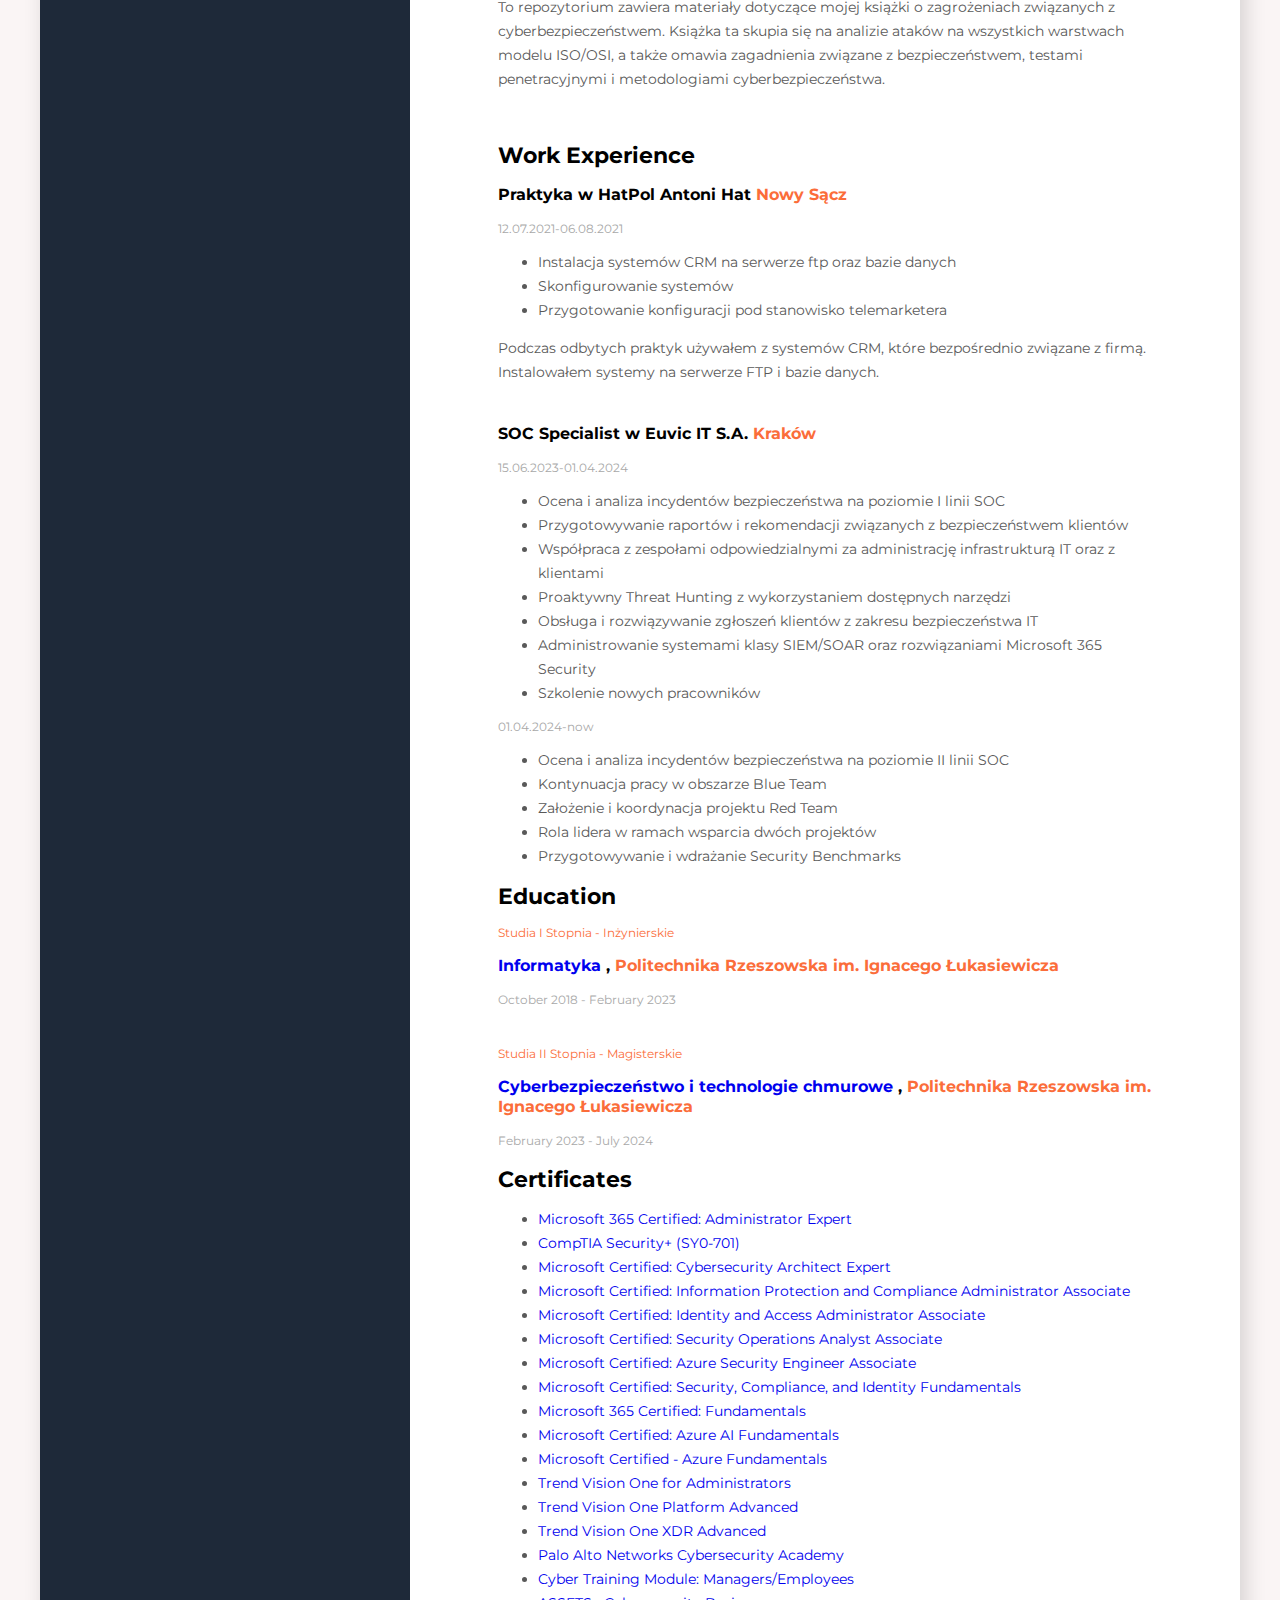
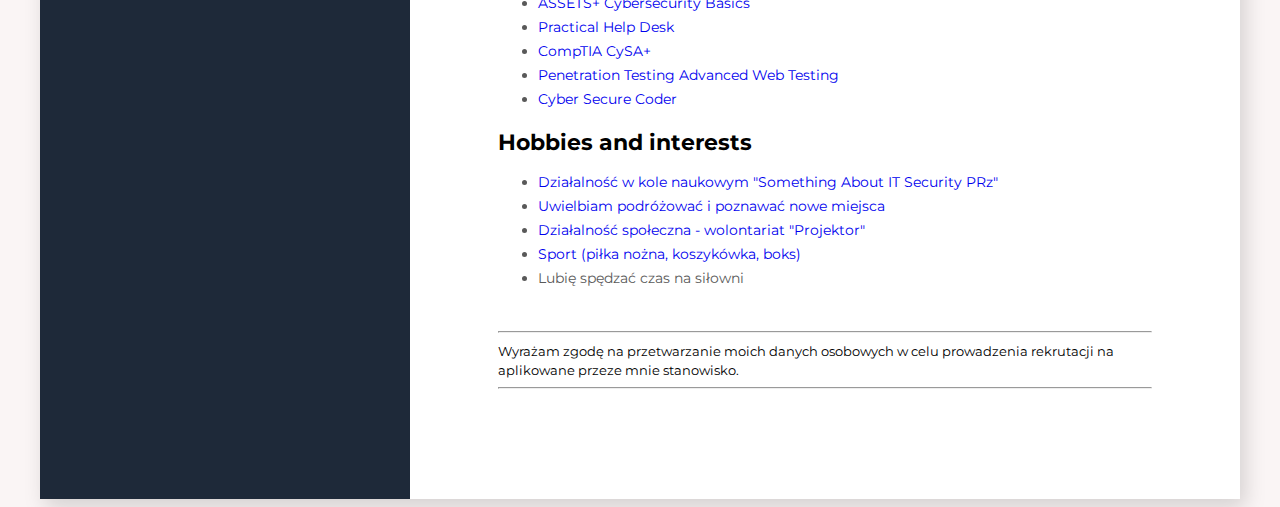
==== commit d6e2e04d: "04.01" ====
--- a/index.html
+++ b/index.html
@@ -180,6 +180,8 @@
                     <li><a href="pdf/Cerificate AI-900.pdf" target="_blank">Microsoft Certified: Azure AI Fundamentals</a></li>
                     <li><a href="pdf/Microsoft Certified - Azure Fundamentals.pdf" target="_blank">Microsoft Certified - Azure Fundamentals</a></li>
                     <li><a href="pdf/Vision One for Administrators.pdf" target="_blank">Trend Vision One for Administrators<a></li>
+                    <li><a href="pdf/Trend Vision One Platform Advanced.pdf" target="_blank">Trend Vision One Platform Advanced</a></li>
+                    <li><a href="pdf/Trend Vision One XDR Advanced.pdf" target="_blank">Trend Vision One XDR Advanced</a></li>
                     <li><a href="pdf/Palo Alto Network Academy.pdf" target="_blank">Palo Alto Networks Cybersecurity Academy</a></li>
                     <li><a href="pdf/Certyfikat_IAT.pdf" target="_blank">Cyber Training Module: Managers/Employees</a></li>                     
                     <li><a href="pdf/ASSETS+ certificate achivement_5_signed.pdf" target="_blank">ASSETS+ Cybersecurity Basics</a></li>
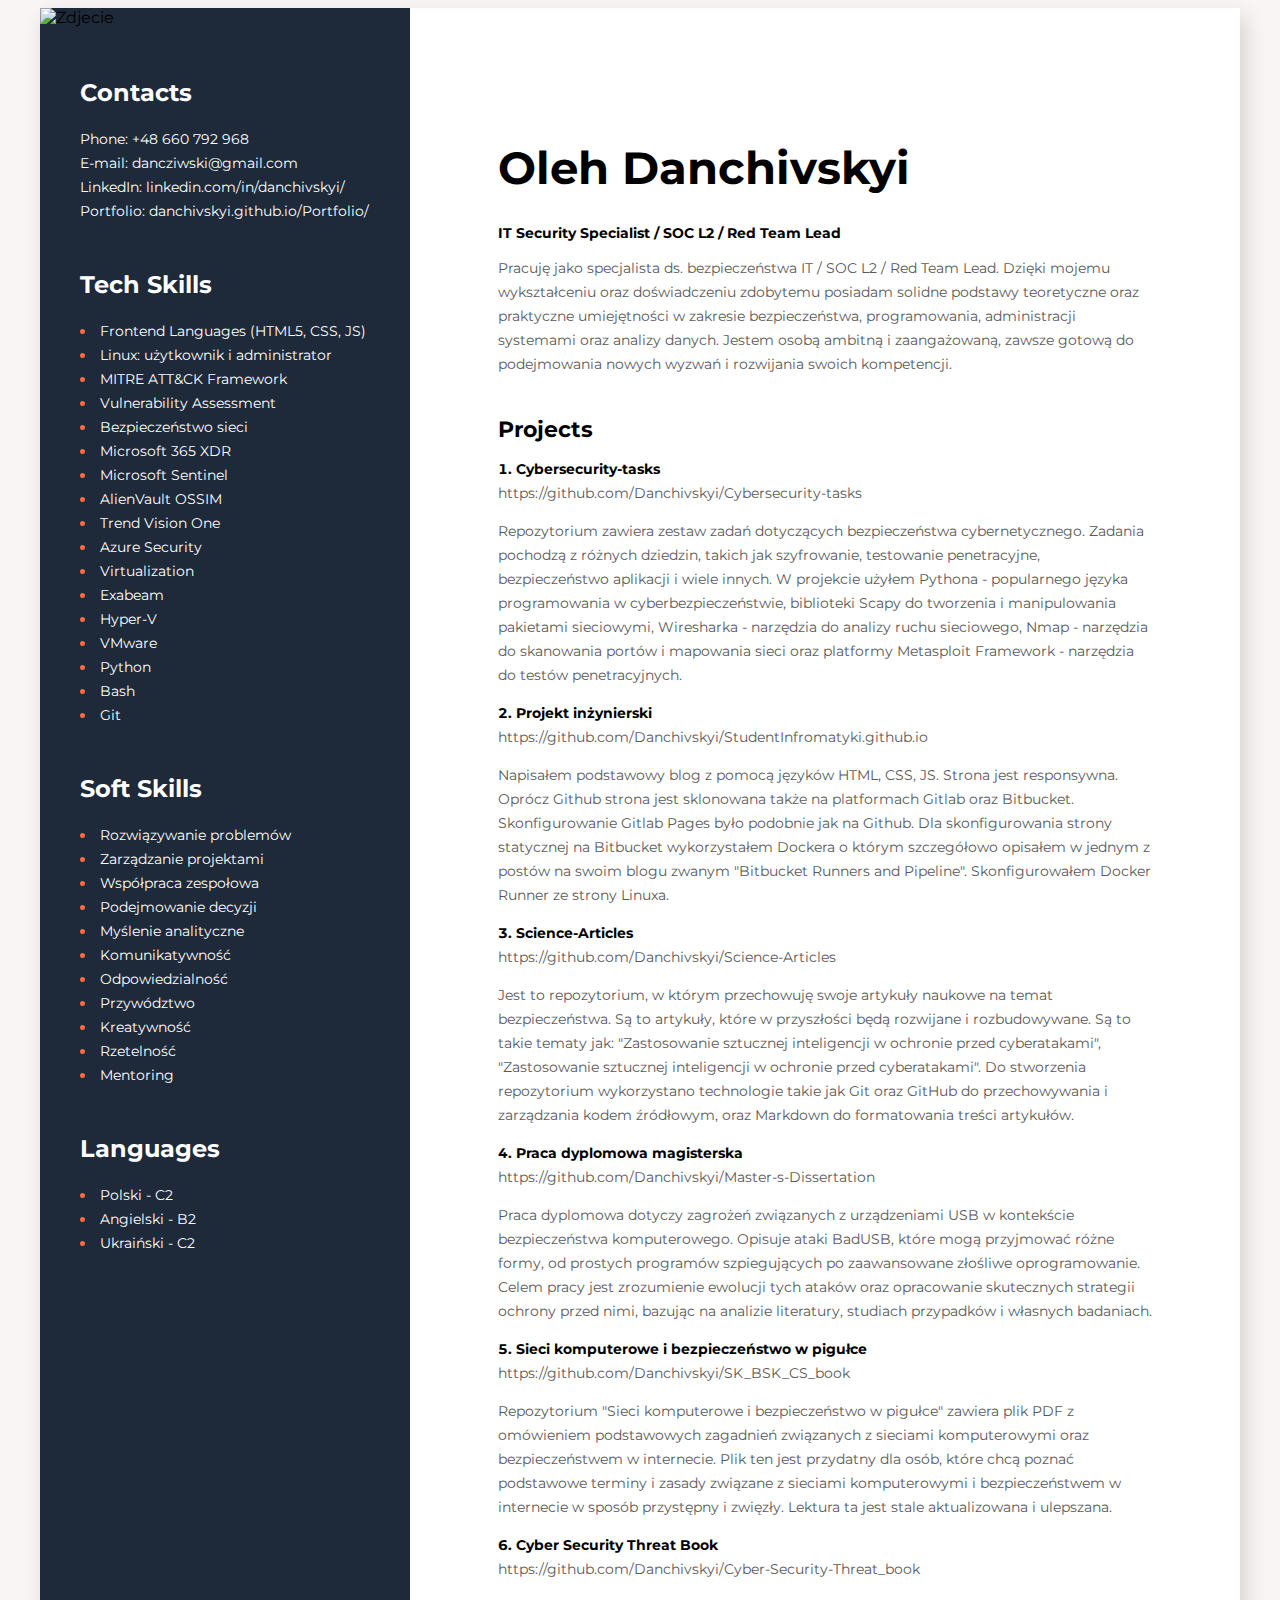
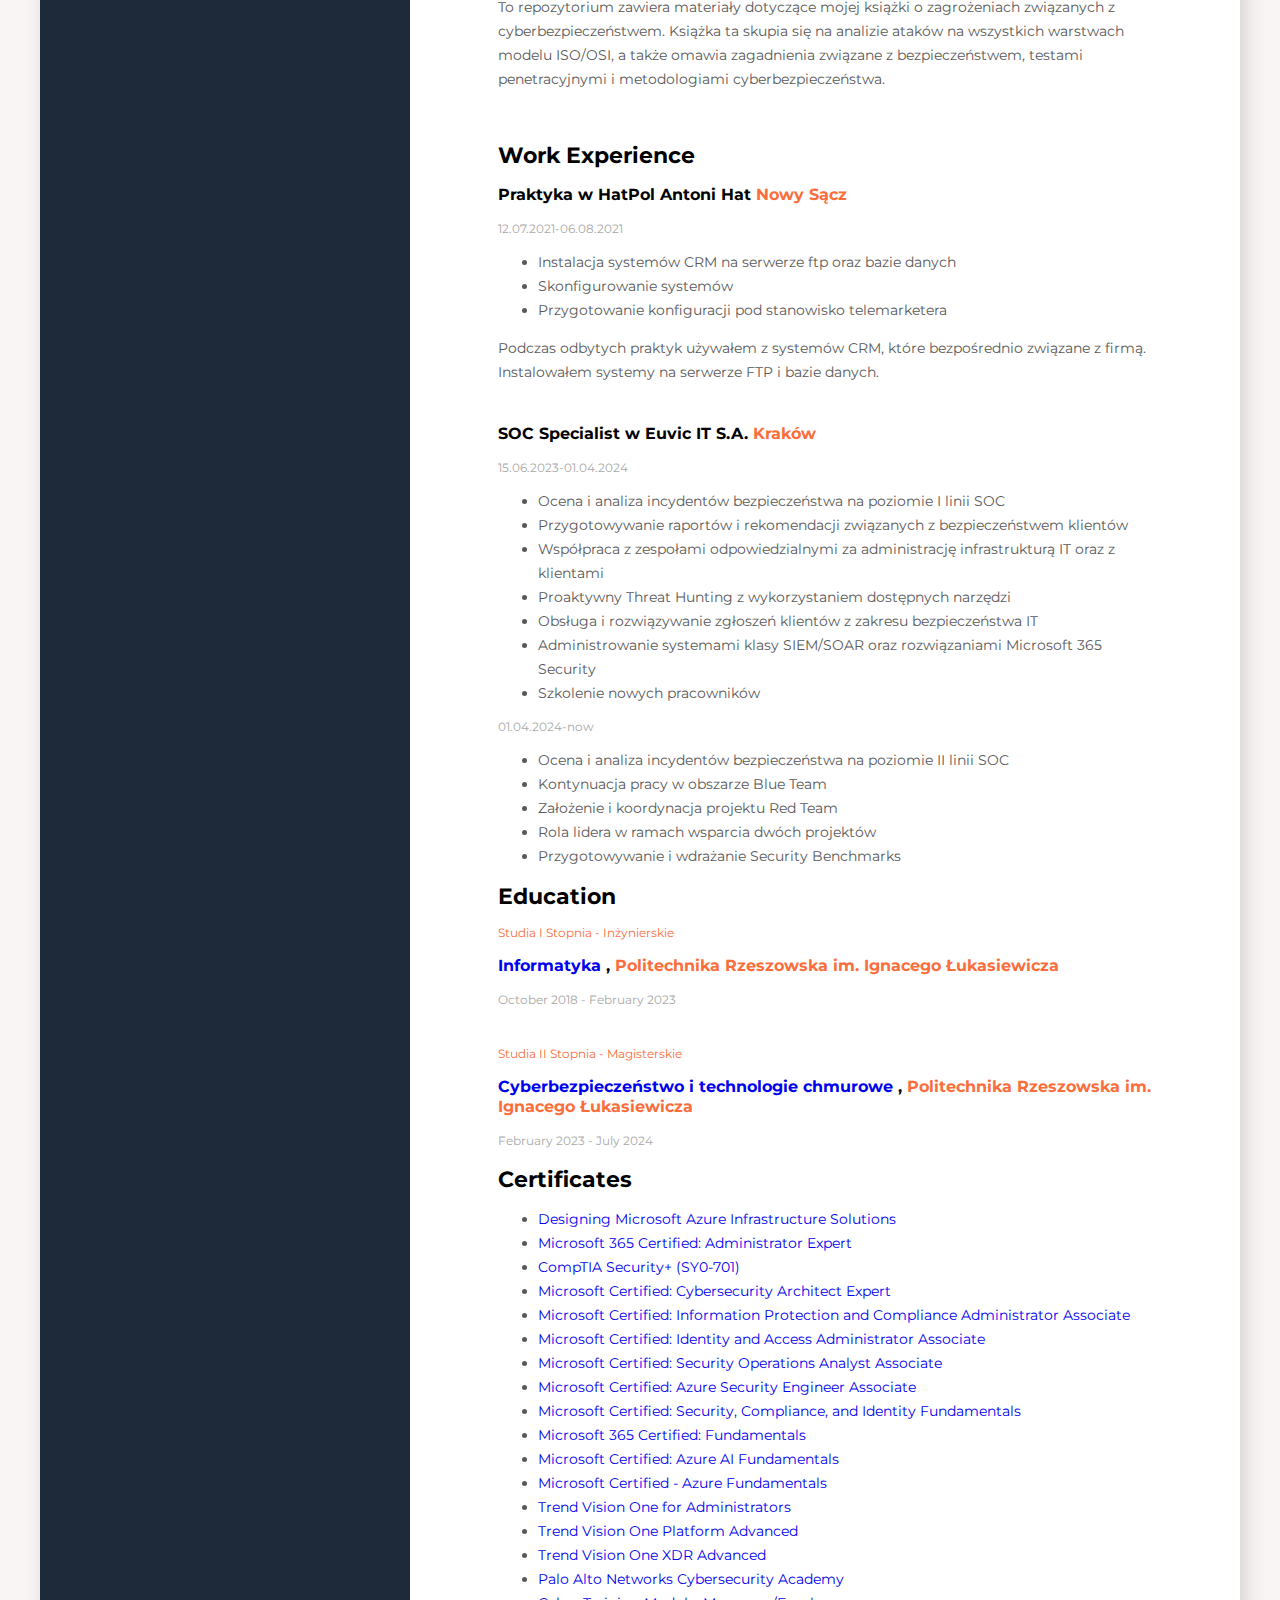
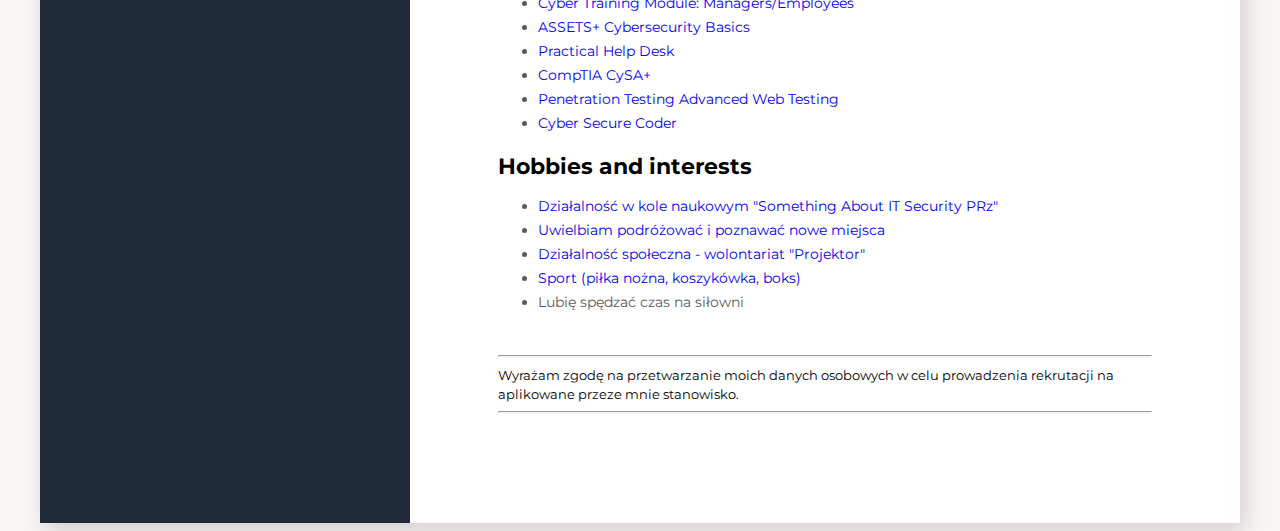
==== commit a744b901: "10.02" ====
--- a/index.html
+++ b/index.html
@@ -168,6 +168,7 @@
                 <h2 class="certificates">Certificates</h2>
 
                 <ul class="certificates-list"> 
+                    <li><a href="pdf/Designing Microsoft Azure Infrastructure.pdf" target="_blank">Designing Microsoft Azure Infrastructure Solutions</a></li>
                     <li><a href="pdf/Microsoft 365 Certified Administrator Expert.pdf" target="_blank">Microsoft 365 Certified: Administrator Expert</a></li>
                     <li><a href="pdf/CompTIA Security+ (SY0-701).pdf" target="_blank">CompTIA Security+ (SY0-701)</a></li>
                     <li><a href="pdf/Microsoft Certified-SC-100.pdf" target="_blank">Microsoft Certified: Cybersecurity Architect Expert</a></li>
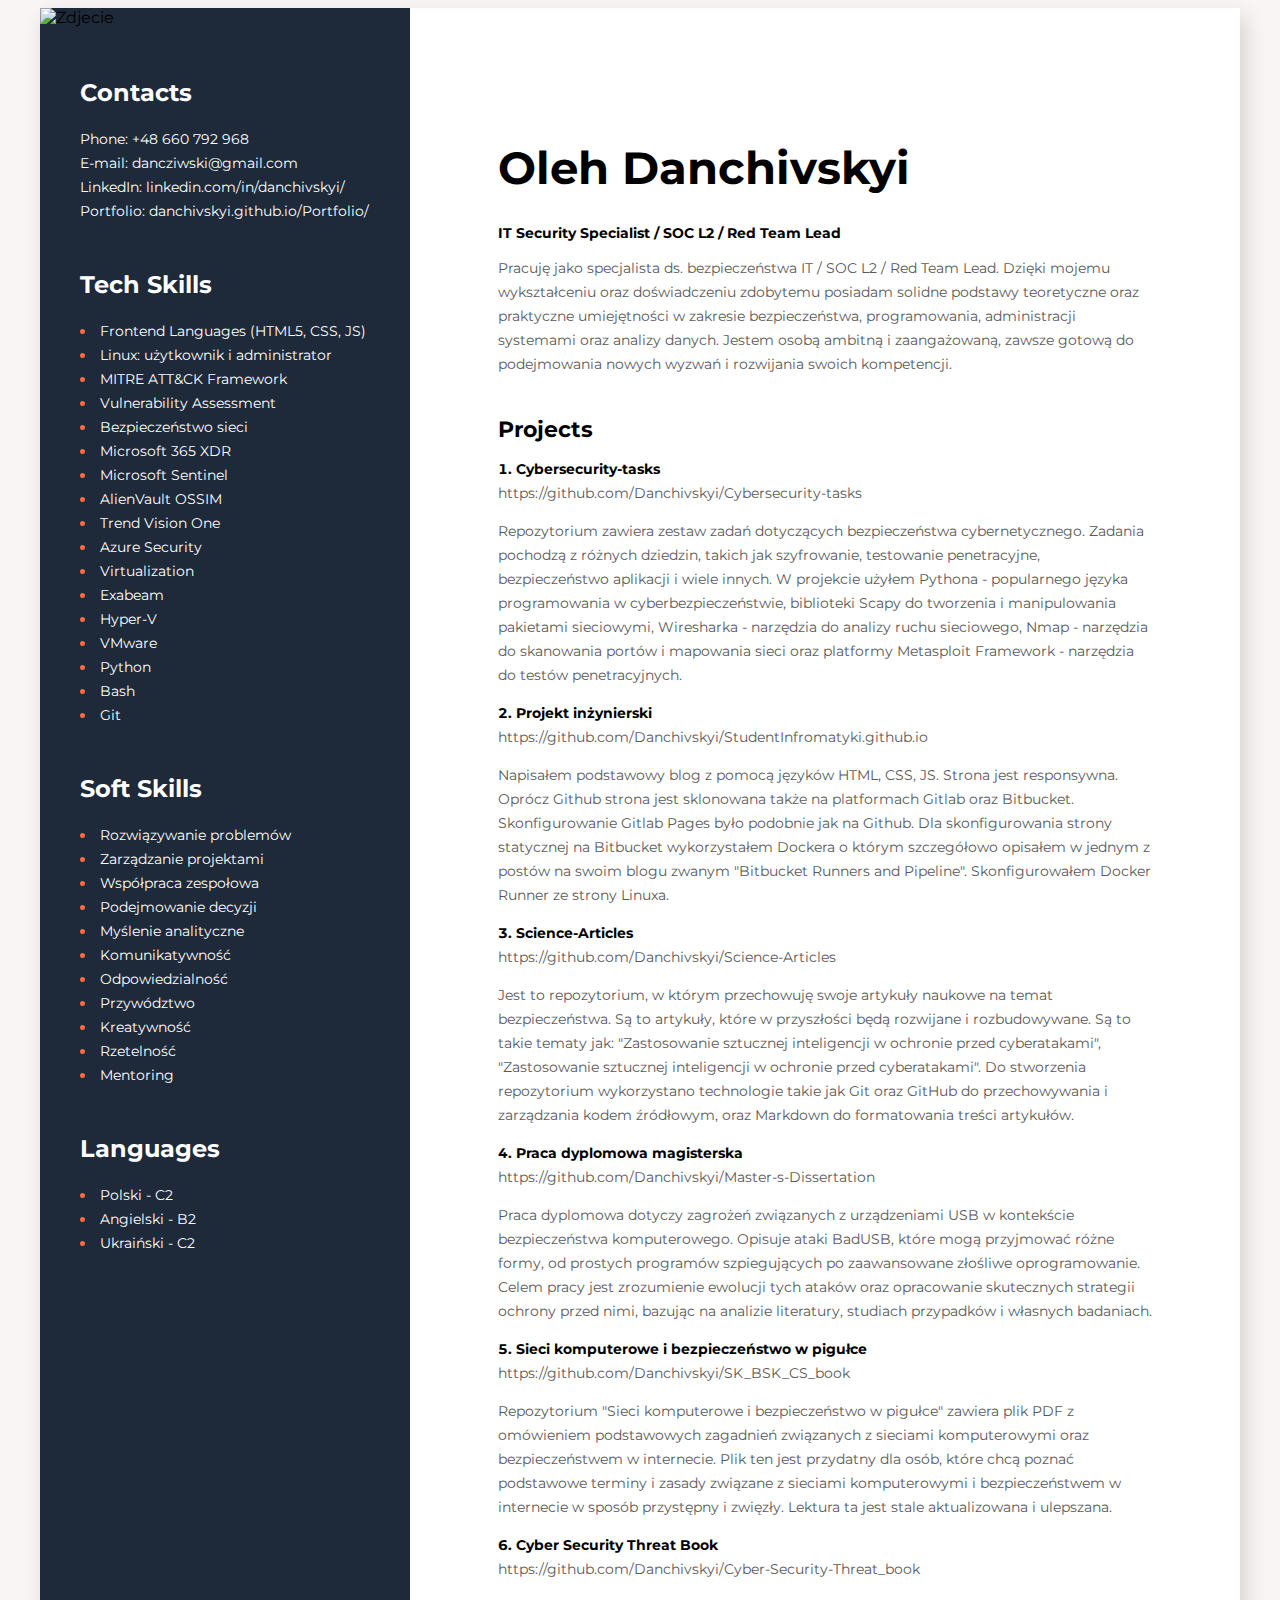
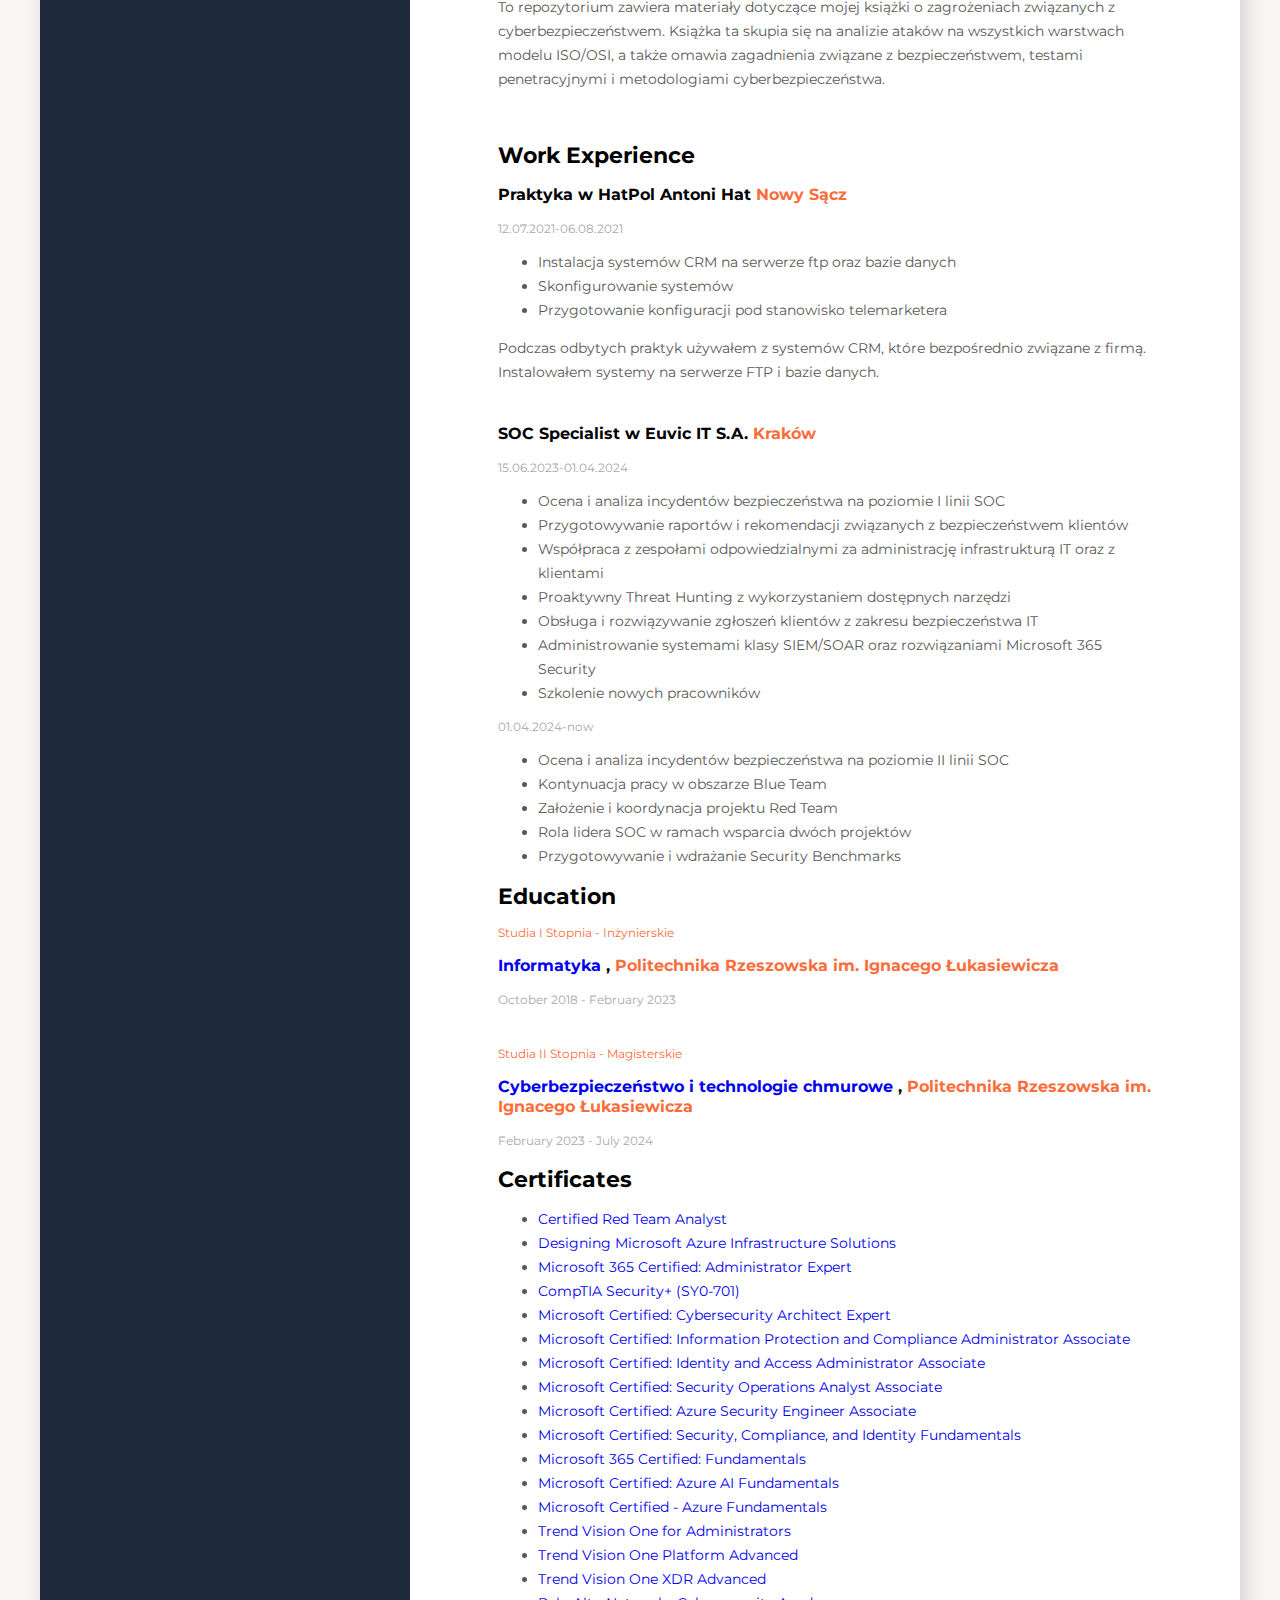
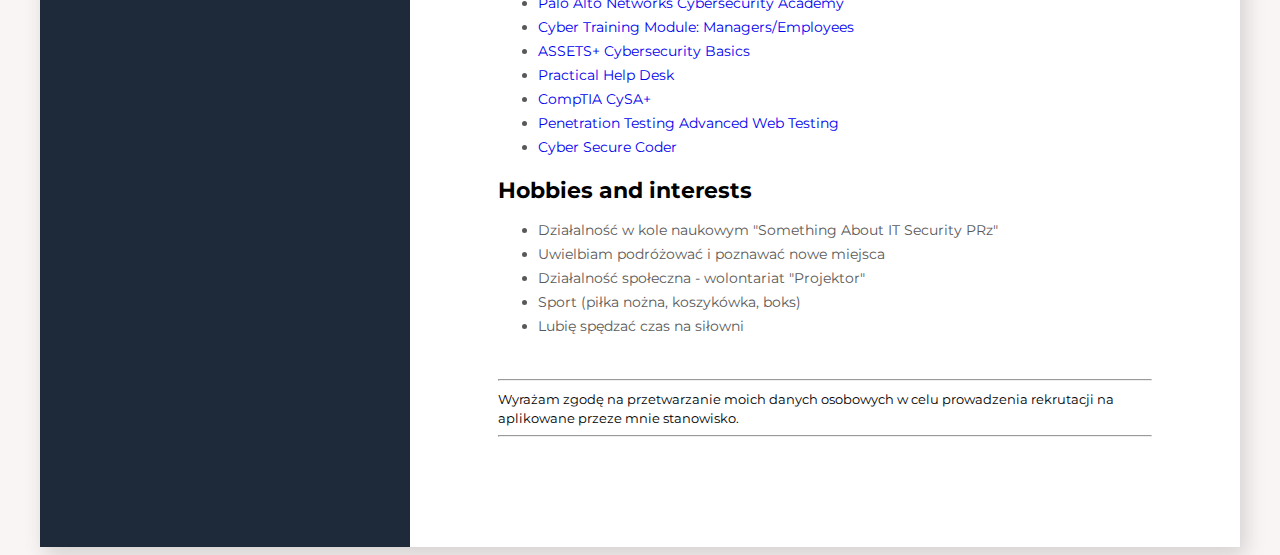
==== commit fa3aa376: "10.03" ====
--- a/index.html
+++ b/index.html
@@ -139,7 +139,7 @@
                     <li>Ocena i analiza incydentów bezpieczeństwa na poziomie II linii SOC</li>
                     <li>Kontynuacja pracy w obszarze Blue Team</li>
                     <li>Założenie i koordynacja projektu Red Team</li>
-                    <li>Rola lidera w ramach wsparcia dwóch projektów</li>
+                    <li>Rola lidera SOC w ramach wsparcia dwóch projektów</li>
                     <li>Przygotowywanie i wdrażanie Security Benchmarks</li>
                 </ul>
             </div>
@@ -168,6 +168,7 @@
                 <h2 class="certificates">Certificates</h2>
 
                 <ul class="certificates-list"> 
+                    <li><a href="pdf/CRTA-Oleh-Danchivskyi.pdf" target="_blank">Certified Red Team Analyst</a></li>
                     <li><a href="pdf/Designing Microsoft Azure Infrastructure.pdf" target="_blank">Designing Microsoft Azure Infrastructure Solutions</a></li>
                     <li><a href="pdf/Microsoft 365 Certified Administrator Expert.pdf" target="_blank">Microsoft 365 Certified: Administrator Expert</a></li>
                     <li><a href="pdf/CompTIA Security+ (SY0-701).pdf" target="_blank">CompTIA Security+ (SY0-701)</a></li>
@@ -197,10 +198,10 @@
                 <h2 class="hobbies-and-interests">Hobbies and interests</h2>
 
                 <ul class="hobbies-and-interests-list">
-                    <li><a href="Pages/Kolo/index.html" target="_blank">Działalność w kole naukowym "Something About IT Security PRz"</a></li>
-                    <li><a href="Pages/Podrozy/index.html" target="_blank">Uwielbiam podróżować i poznawać nowe miejsca</a></li>
-                    <li><a href="Pages/Projektor/index.html" target="_blank">Działalność społeczna - wolontariat "Projektor"</a></li>
-                    <li><a href="Pages/Sport/index.html" target="_blank">Sport (piłka nożna, koszykówka, boks)</a></li>
+                    <li>Działalność w kole naukowym "Something About IT Security PRz"</li>
+                    <li>Uwielbiam podróżować i poznawać nowe miejsca</li>
+                    <li>Działalność społeczna - wolontariat "Projektor"</li>
+                    <li>Sport (piłka nożna, koszykówka, boks)</li>
                     <li>Lubię spędzać czas na siłowni</li>
                 </ul>
             </div>
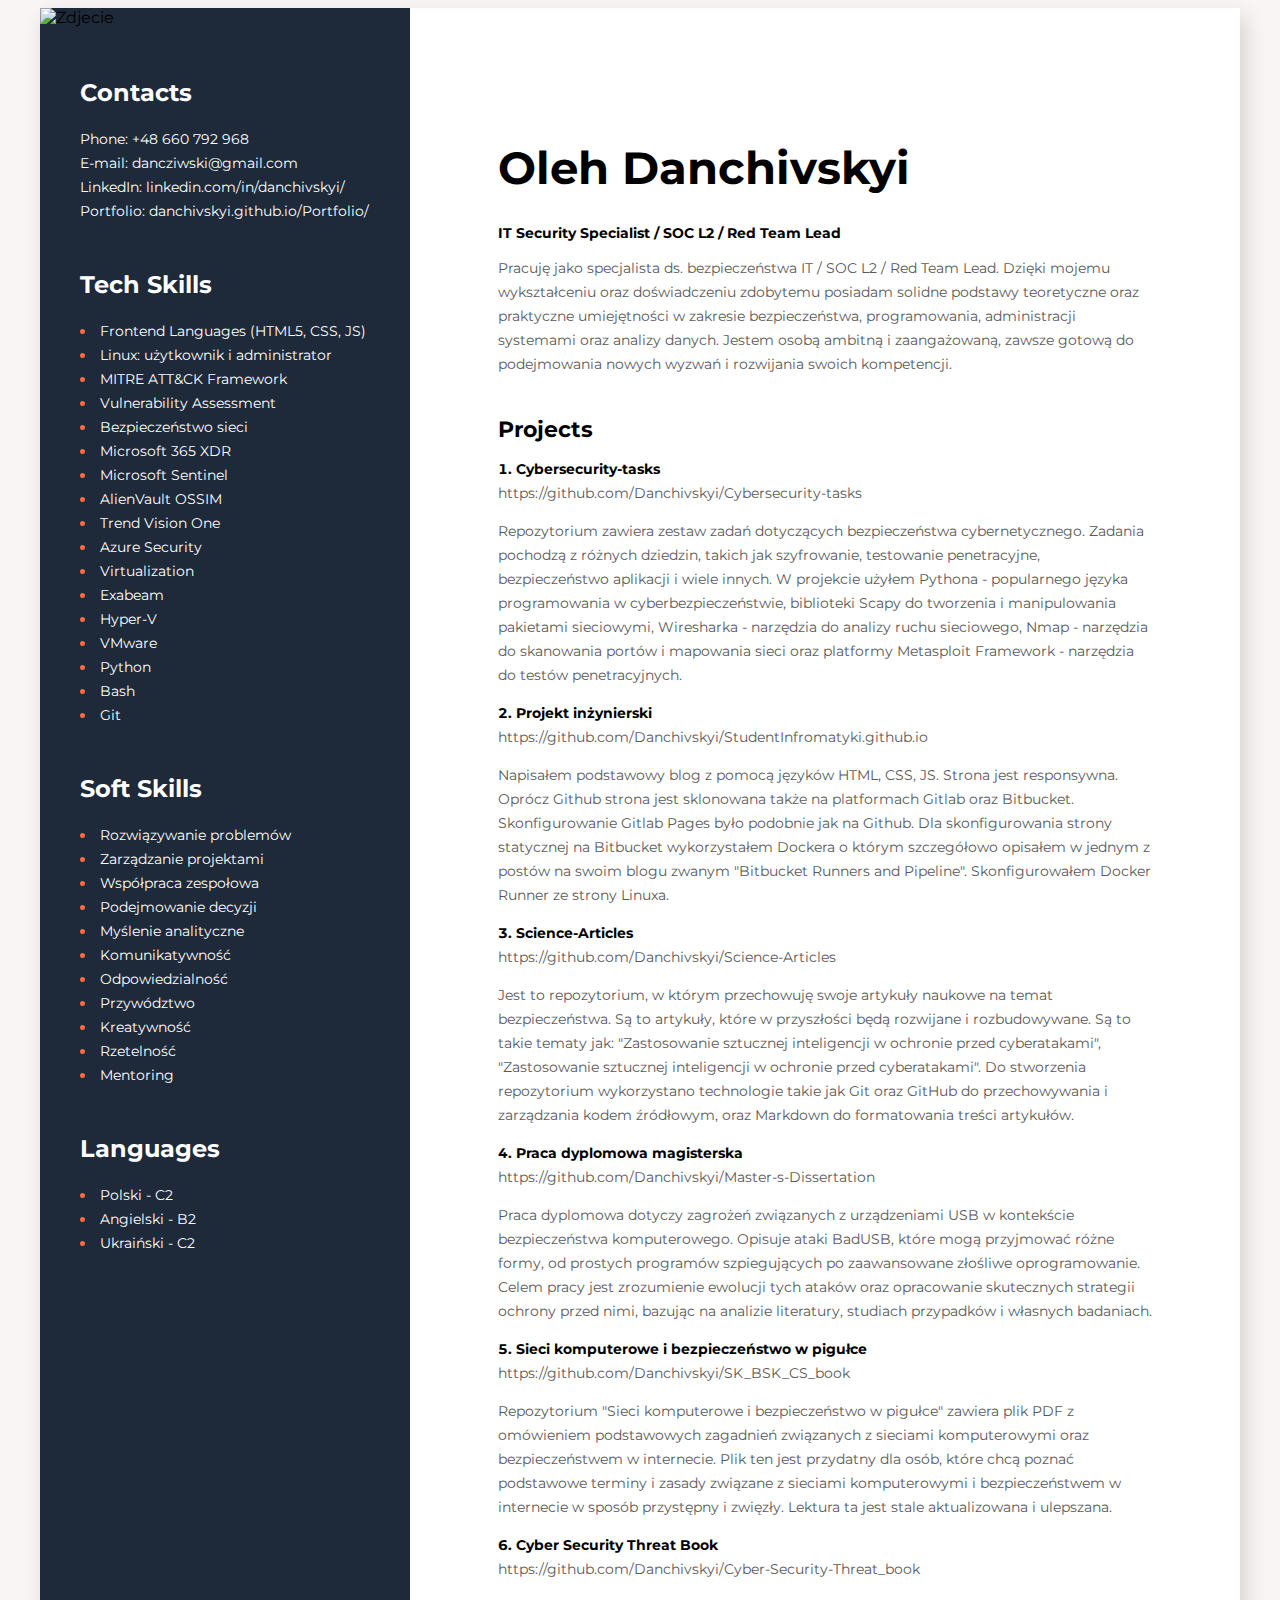
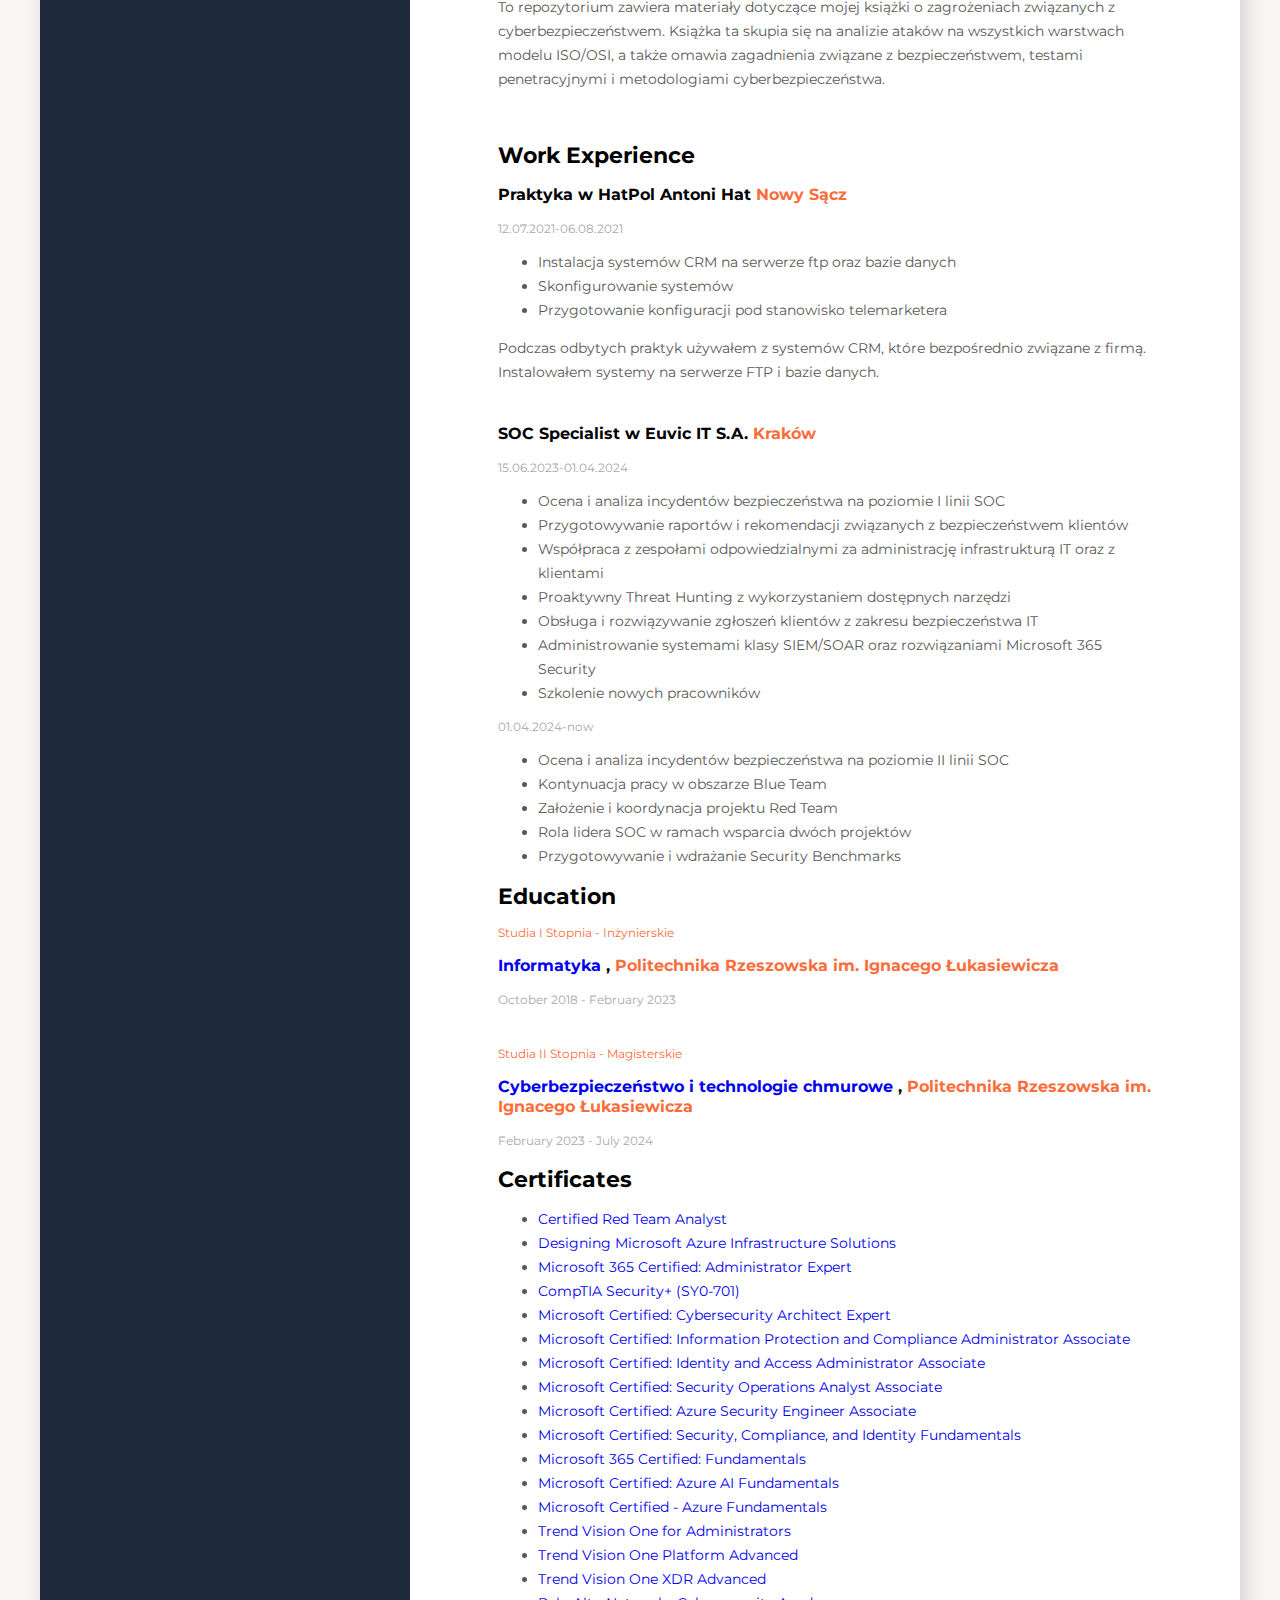
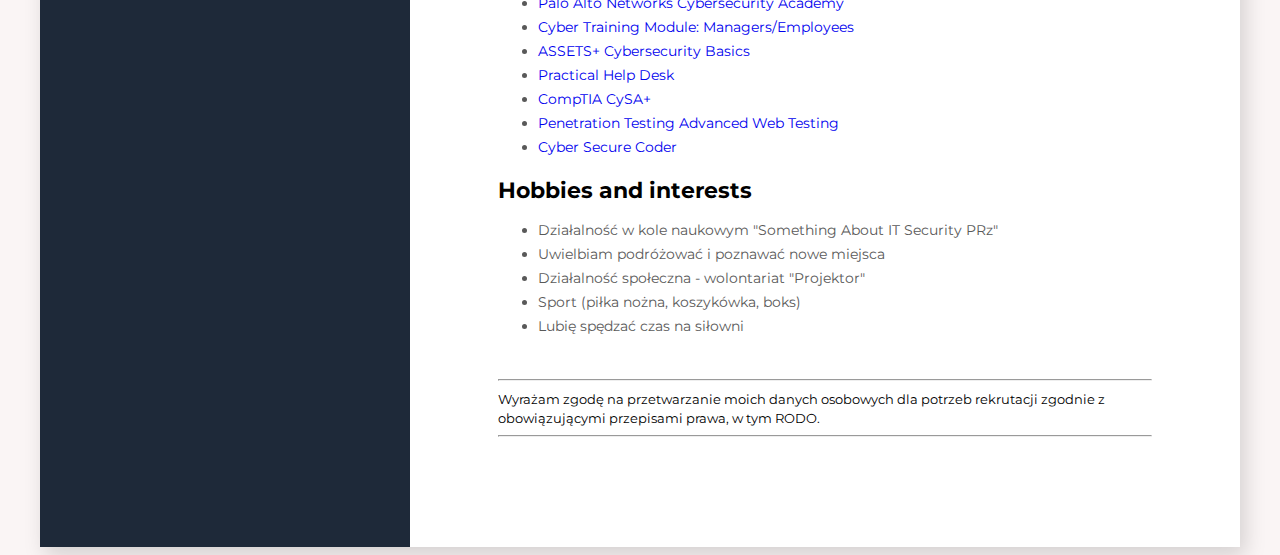
==== commit 1e40aaed: "10.03" ====
--- a/index.html
+++ b/index.html
@@ -208,7 +208,7 @@
     <br/>
             <footer>
                 <hr/>
-                <small>Wyrażam zgodę na przetwarzanie moich danych osobowych w celu prowadzenia rekrutacji na aplikowane przeze mnie stanowisko.</small>
+                <small>Wyrażam zgodę na przetwarzanie moich danych osobowych dla potrzeb rekrutacji zgodnie z obowiązującymi przepisami prawa, w tym RODO.</small>
                 <hr/>
             </footer>
 
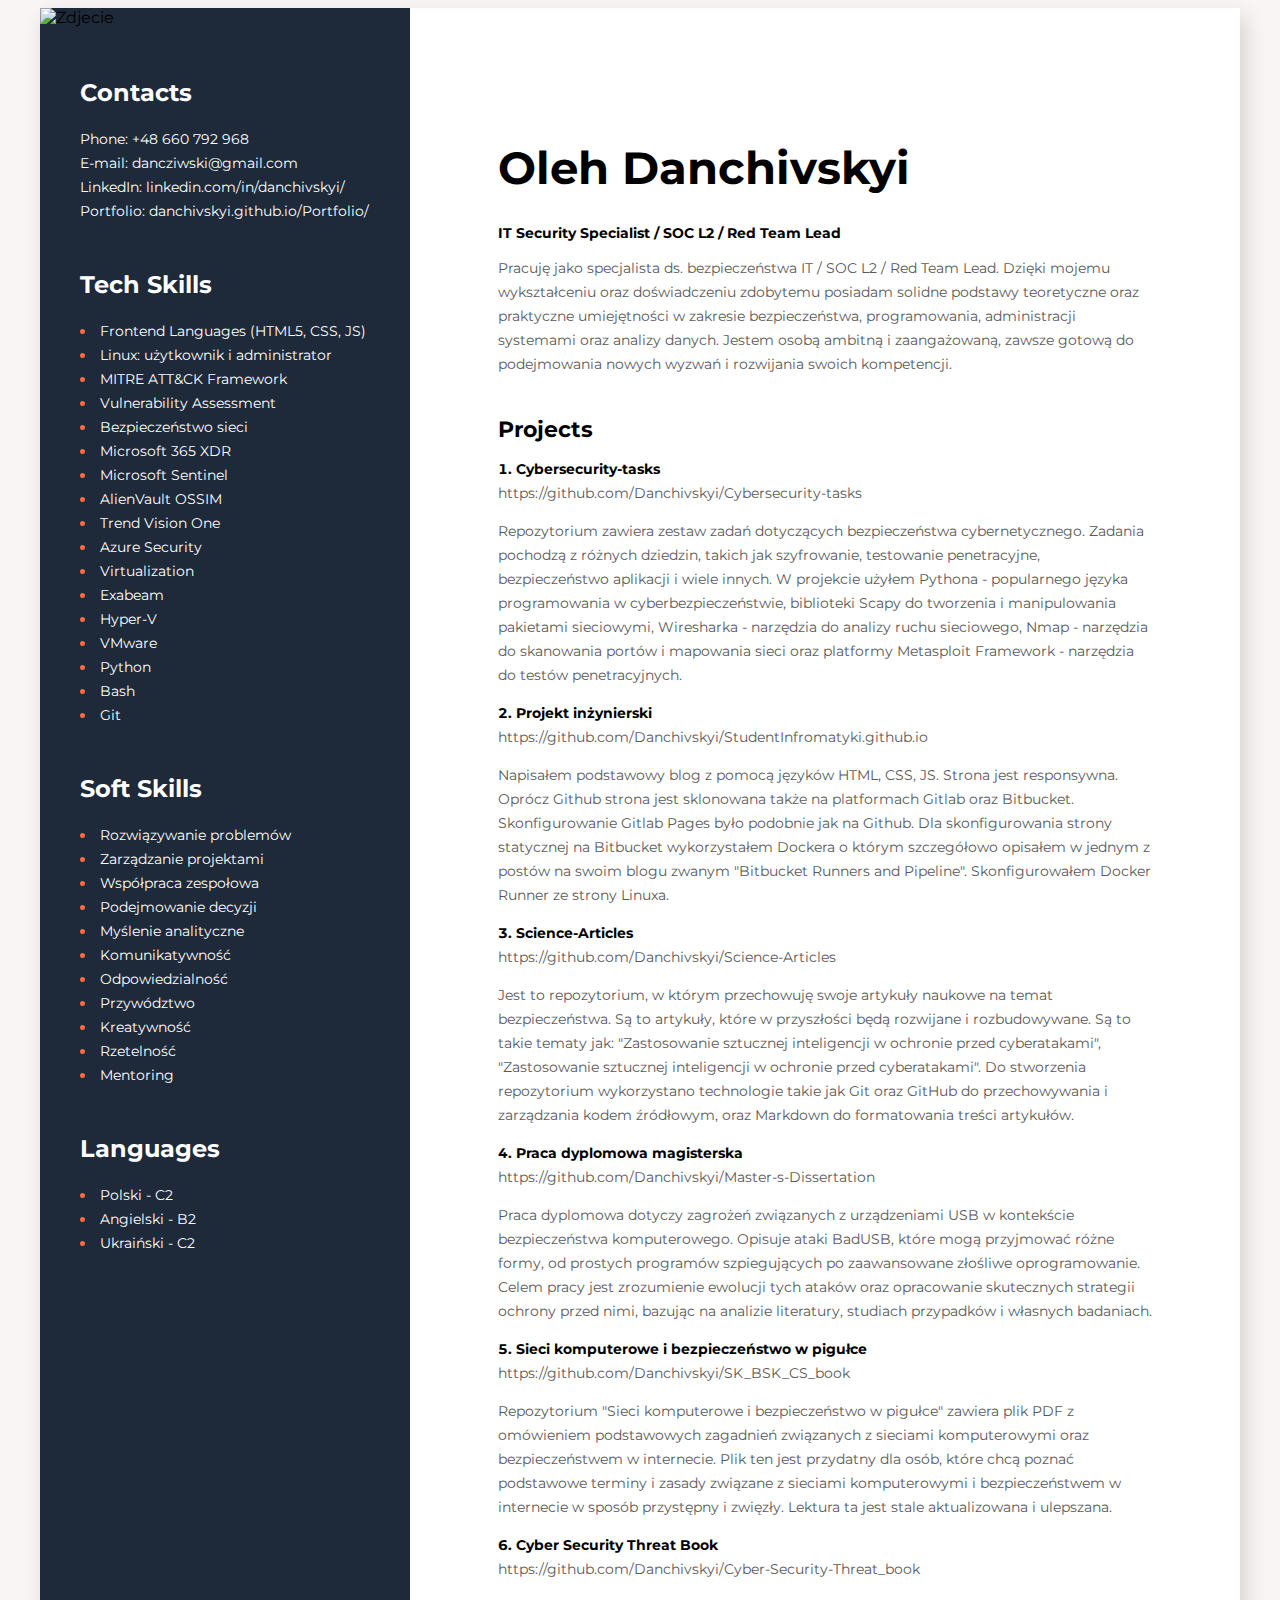
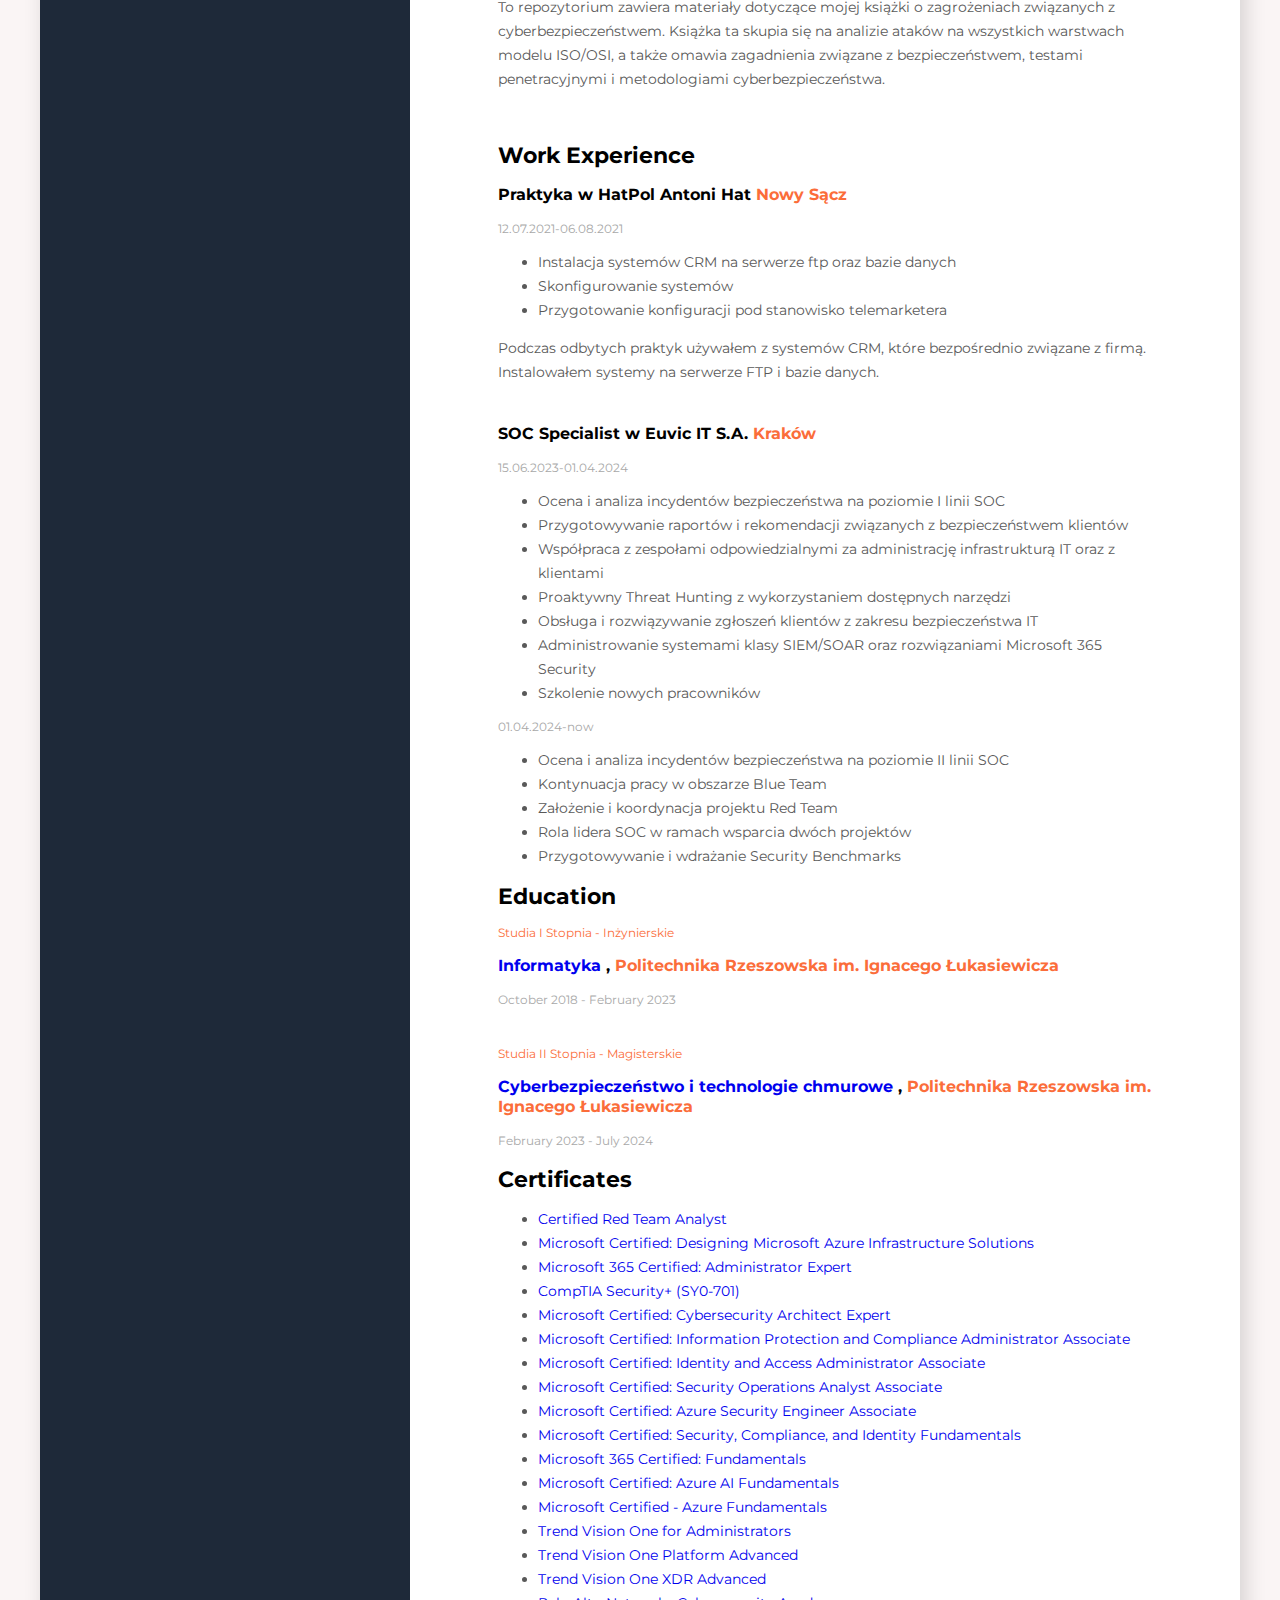
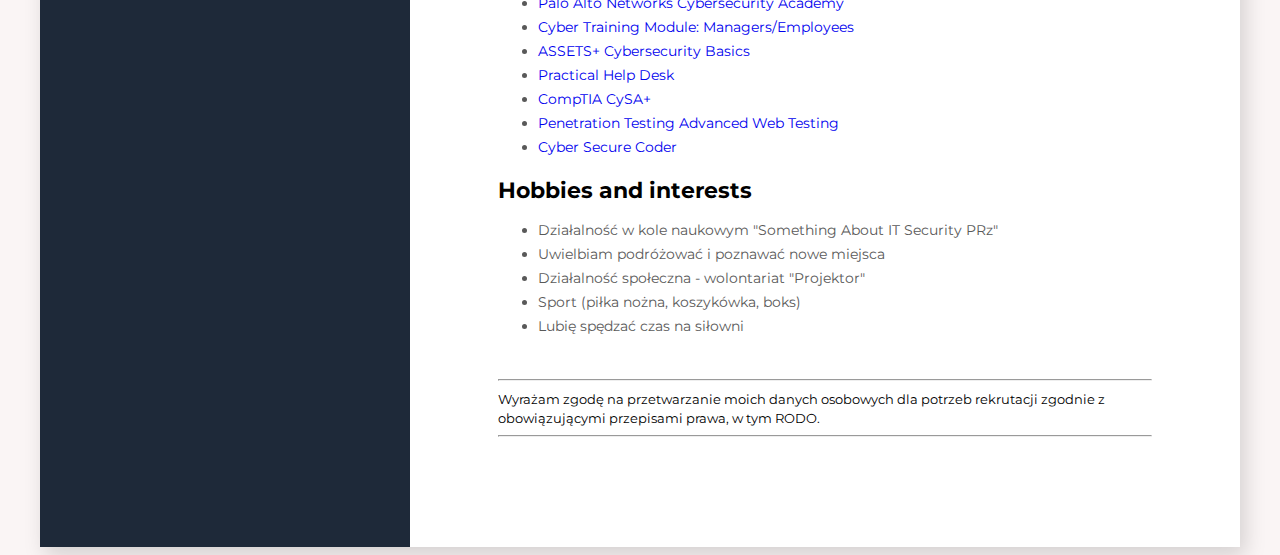
==== commit d483b083: "10.03" ====
--- a/index.html
+++ b/index.html
@@ -169,7 +169,7 @@
 
                 <ul class="certificates-list"> 
                     <li><a href="pdf/CRTA-Oleh-Danchivskyi.pdf" target="_blank">Certified Red Team Analyst</a></li>
-                    <li><a href="pdf/Designing Microsoft Azure Infrastructure.pdf" target="_blank">Designing Microsoft Azure Infrastructure Solutions</a></li>
+                    <li><a href="pdf/Designing Microsoft Azure Infrastructure.pdf" target="_blank">Microsoft Certified: Designing Microsoft Azure Infrastructure Solutions</a></li>
                     <li><a href="pdf/Microsoft 365 Certified Administrator Expert.pdf" target="_blank">Microsoft 365 Certified: Administrator Expert</a></li>
                     <li><a href="pdf/CompTIA Security+ (SY0-701).pdf" target="_blank">CompTIA Security+ (SY0-701)</a></li>
                     <li><a href="pdf/Microsoft Certified-SC-100.pdf" target="_blank">Microsoft Certified: Cybersecurity Architect Expert</a></li>
